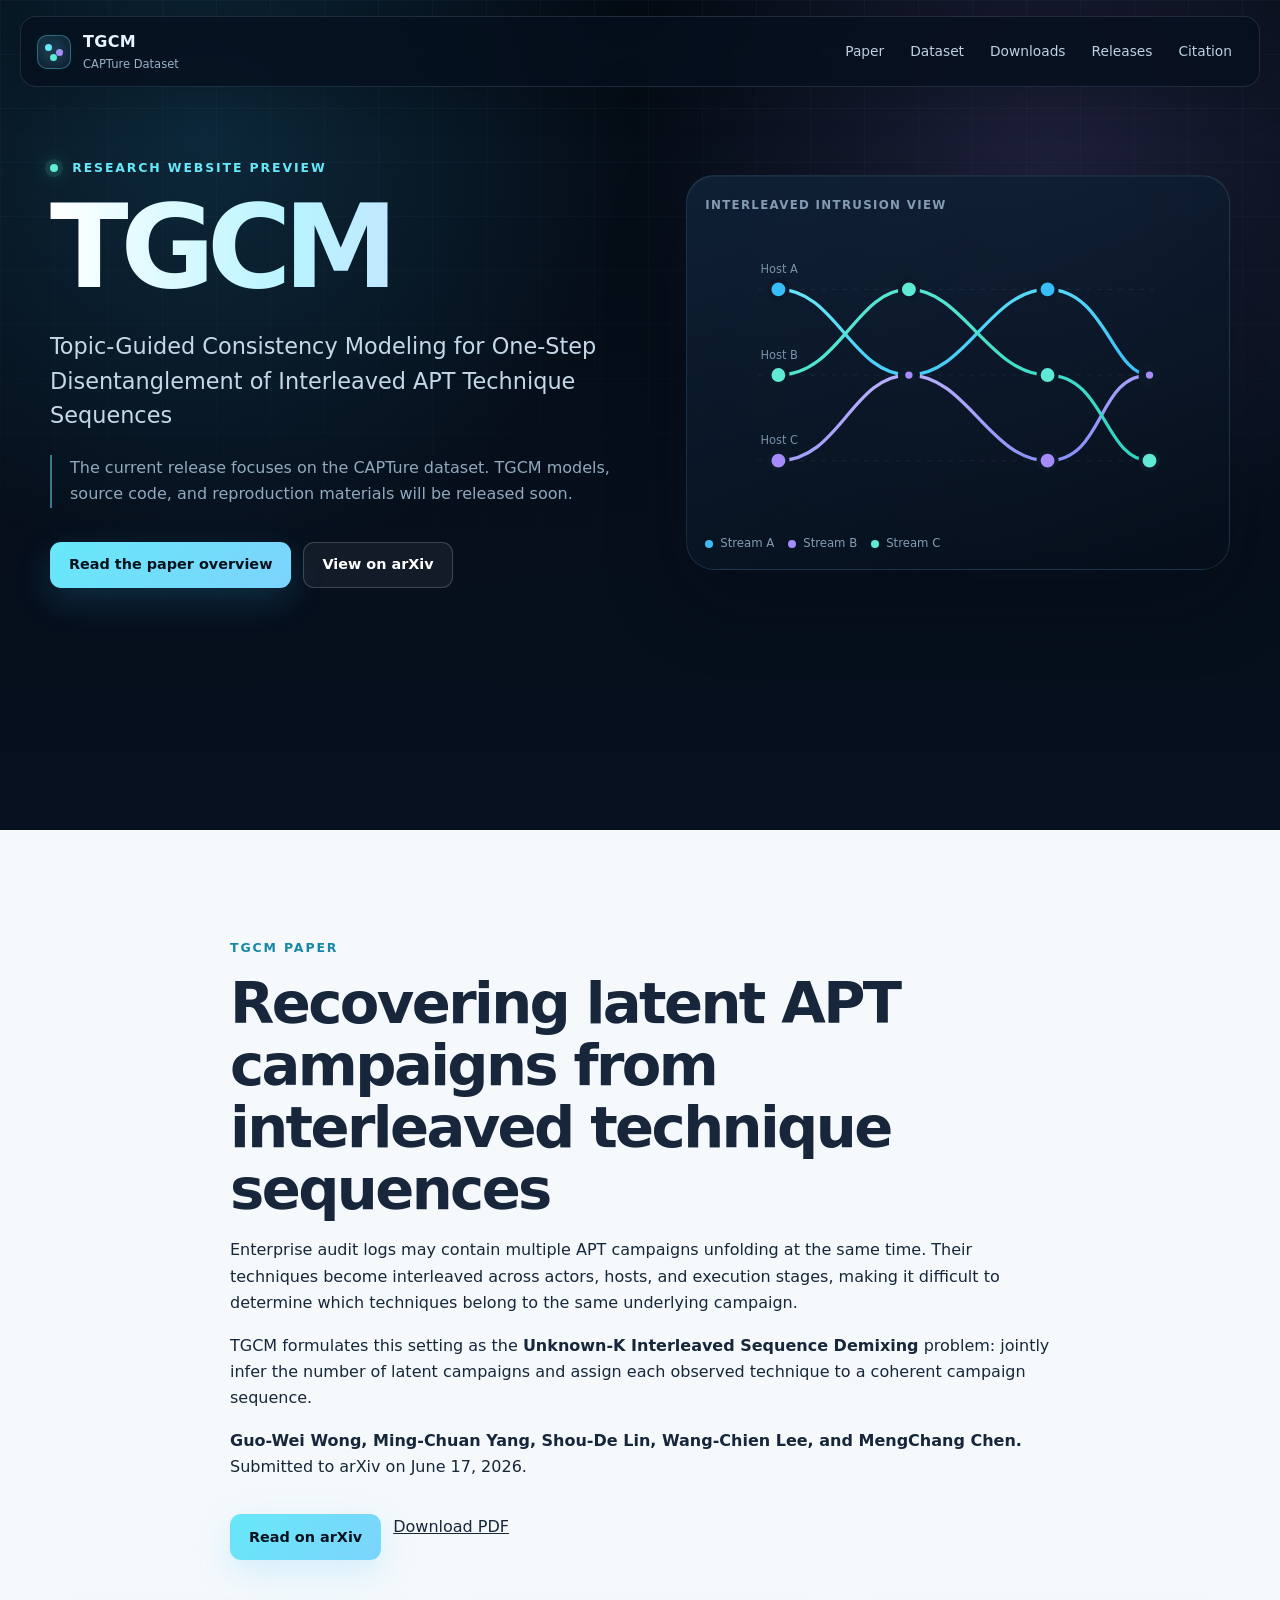
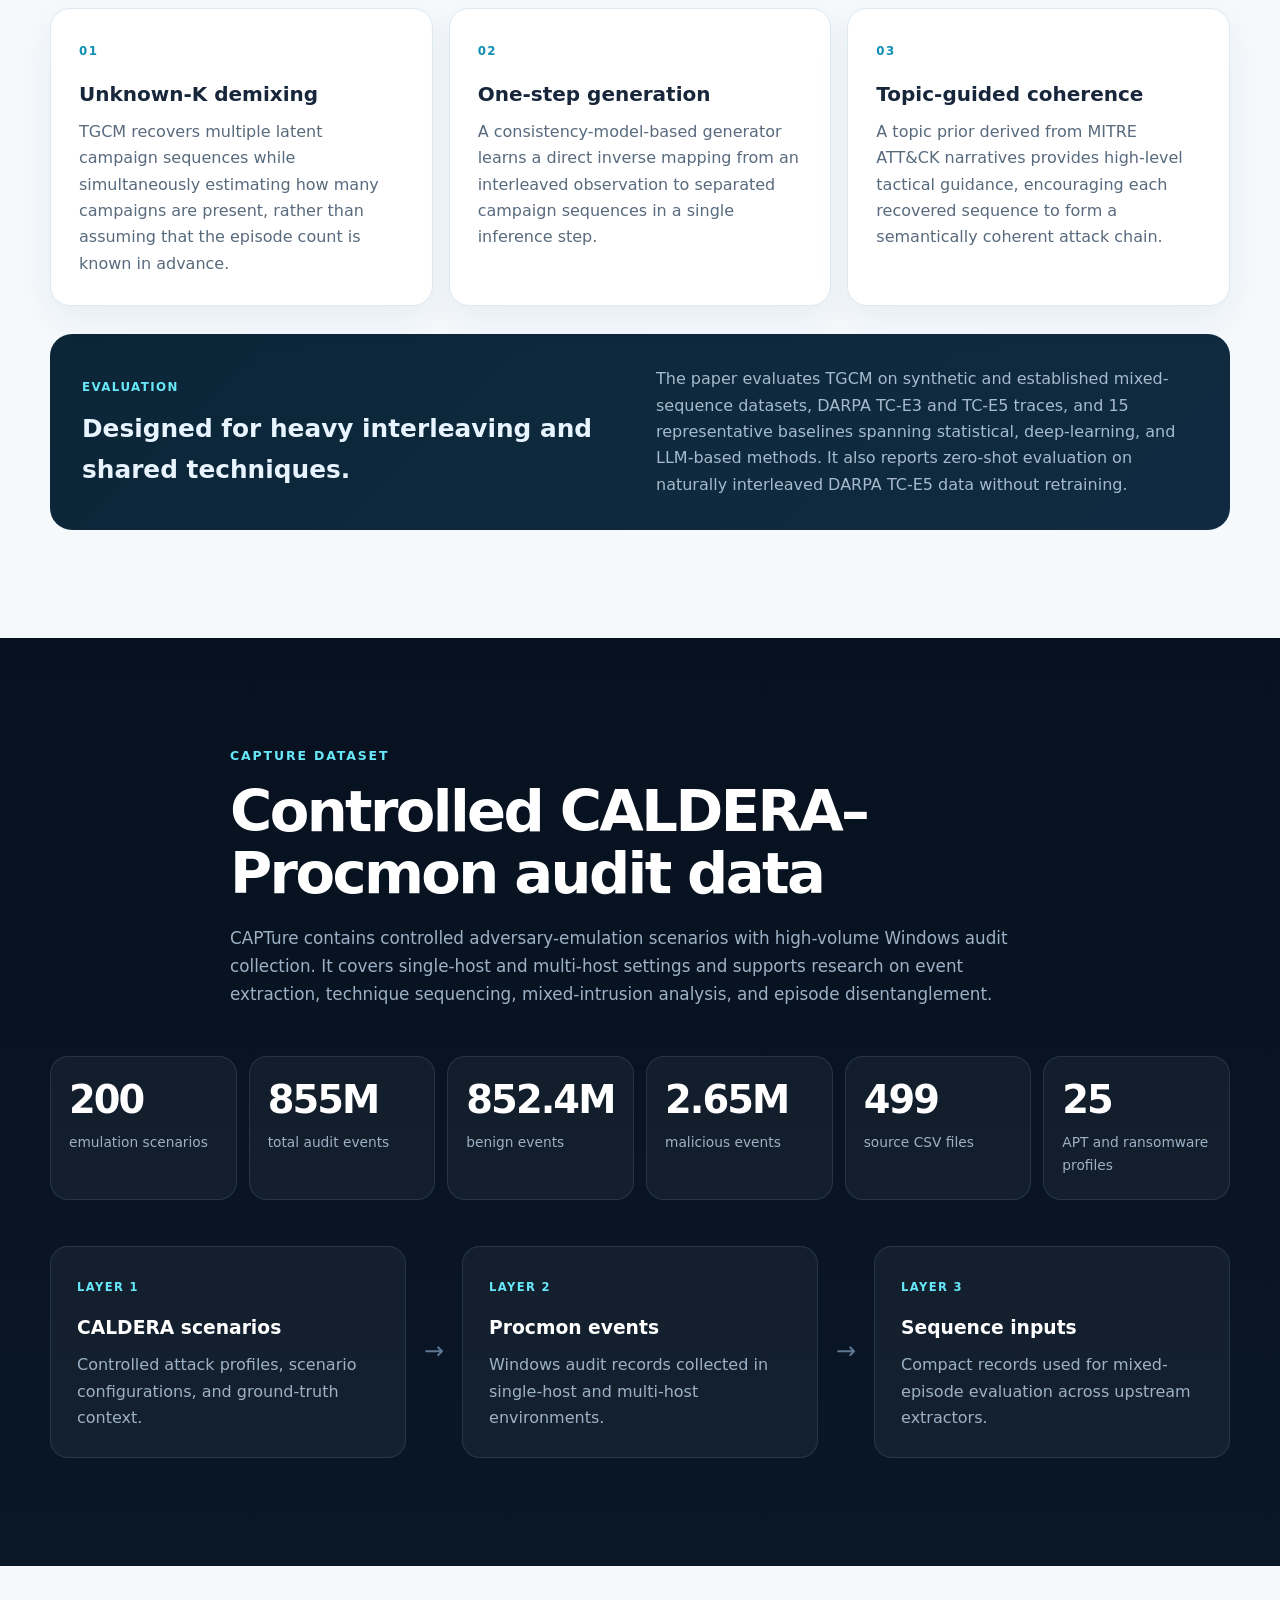
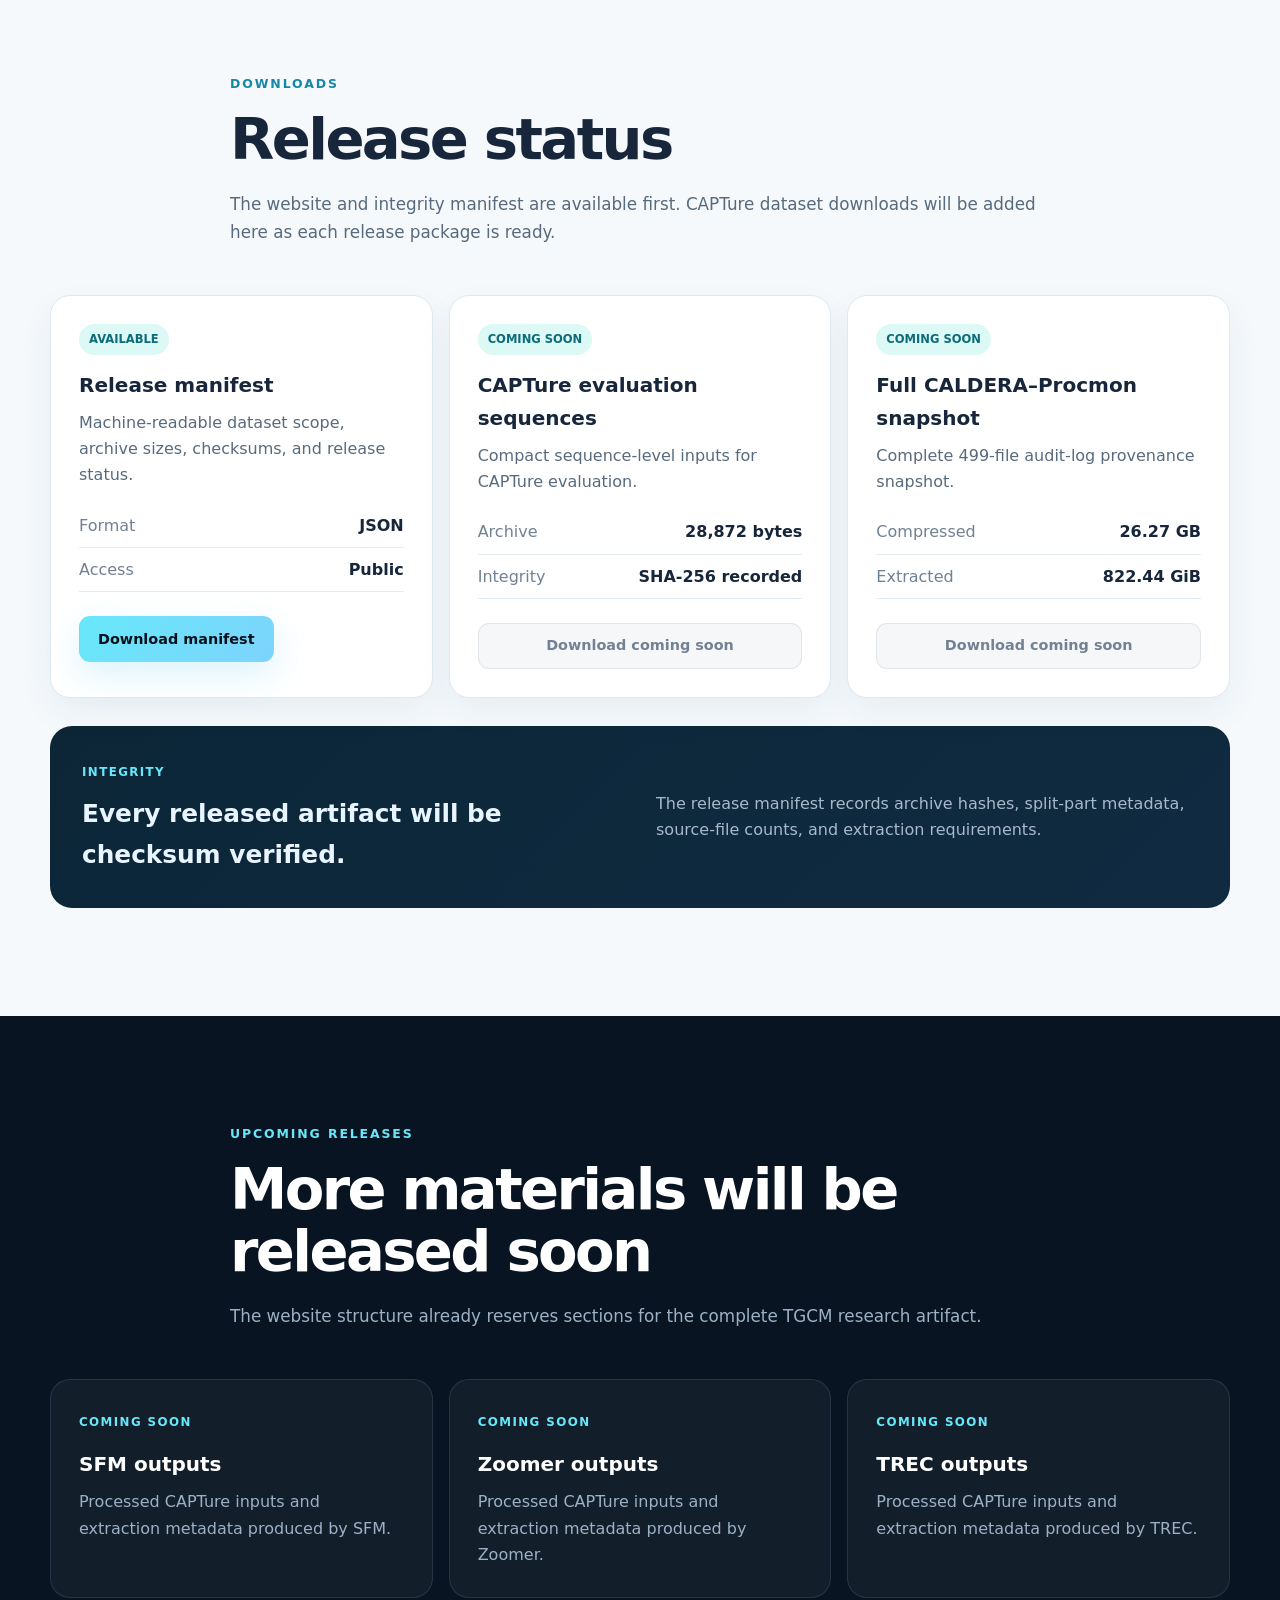
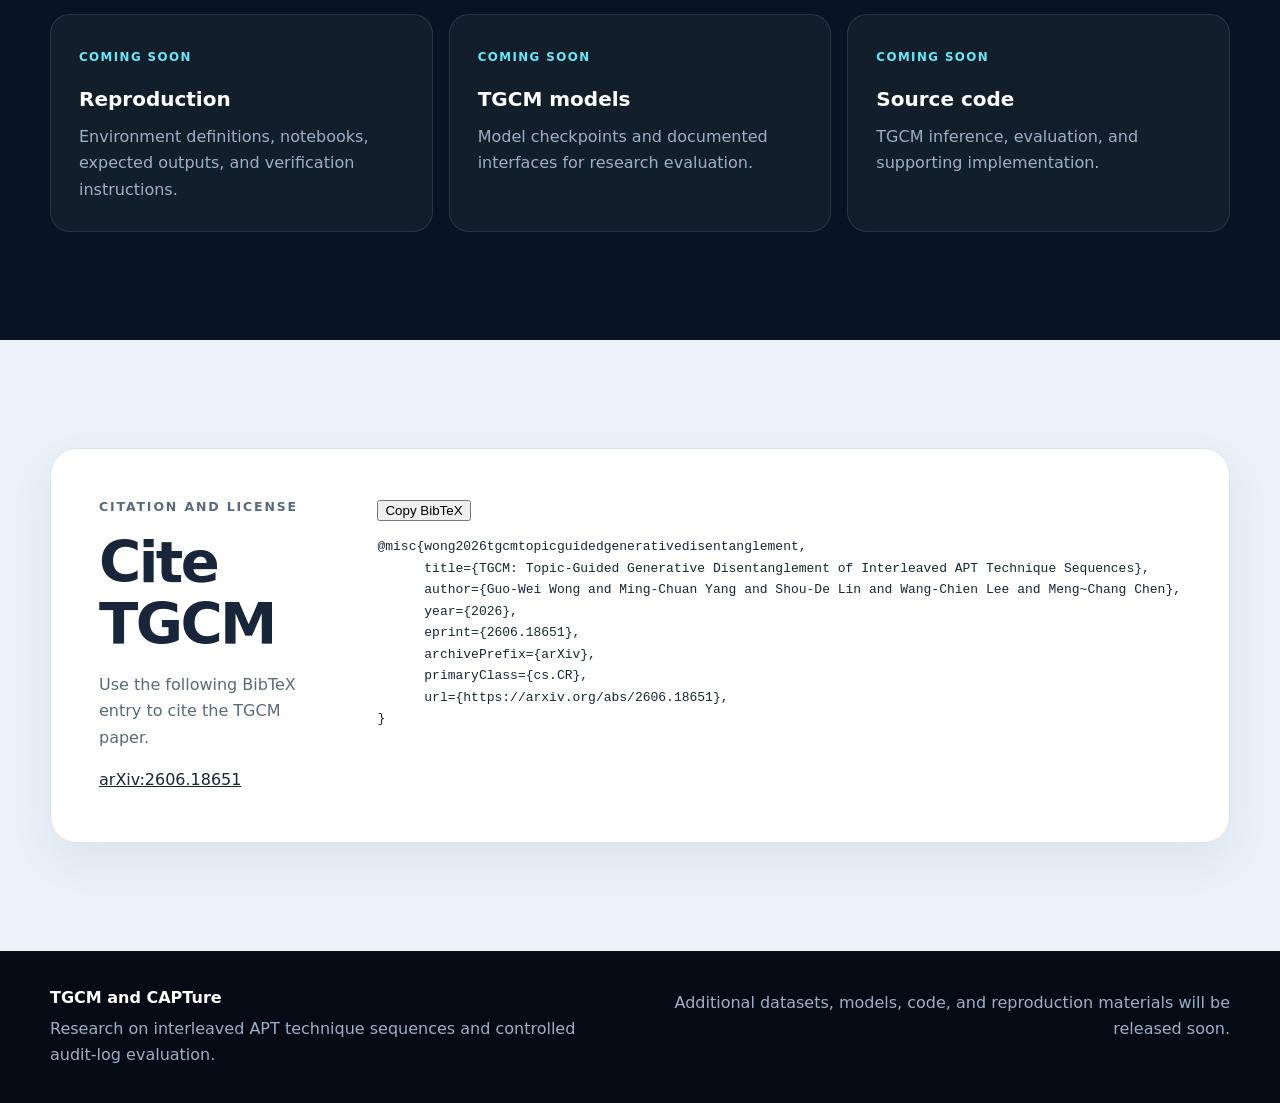
==== index.html @ c287a032 "Add TGCM BibTeX citation" ====
<!doctype html>
<html lang="en">
<head>
  <meta charset="utf-8">
  <meta name="viewport" content="width=device-width, initial-scale=1">
  <meta name="description" content="TGCM and CAPTure: a research project and controlled CALDERA–Procmon audit-log dataset for mixed-intrusion analysis.">
  <meta name="theme-color" content="#07111f">
  <title>TGCM | CAPTure Dataset</title>
  <link rel="stylesheet" href="styles.css">
  <script defer src="app.js"></script>
</head>
<body>
  <a class="skip-link" href="#main">Skip to content</a>

  <header class="site-header">
    <a class="brand" href="#top" aria-label="TGCM home">
      <span class="brand-mark" aria-hidden="true"><i></i><i></i><i></i></span>
      <span><strong>TGCM</strong><small>CAPTure Dataset</small></span>
    </a>
    <button class="nav-toggle" type="button" aria-expanded="false" aria-controls="site-nav">Menu</button>
    <nav id="site-nav" class="site-nav" aria-label="Primary navigation">
      <a href="#overview">Paper</a>
      <a href="#dataset">Dataset</a>
      <a href="#downloads">Downloads</a>
      <a href="#roadmap">Releases</a>
      <a href="#citation">Citation</a>
    </nav>
  </header>

  <main id="main">
    <section id="top" class="hero">
      <div class="hero-grid">
        <div class="hero-copy">
          <p class="eyebrow"><span class="status-dot"></span> Research website preview</p>
          <h1>TGCM</h1>
          <p class="hero-title">Topic-Guided Consistency Modeling for One-Step Disentanglement of Interleaved APT Technique Sequences</p>
          <p class="hero-note">The current release focuses on the CAPTure dataset. TGCM models, source code, and reproduction materials will be released soon.</p>
          <div class="hero-actions">
            <a class="button button-primary" href="#overview">Read the paper overview</a>
            <a class="button button-secondary" href="https://arxiv.org/abs/2606.18651" target="_blank" rel="noopener">View on arXiv</a>
          </div>
        </div>

        <div class="graph-panel" aria-label="Illustration of interleaved attack streams">
          <div class="graph-label">Interleaved intrusion view</div>
          <svg viewBox="0 0 620 390" role="img" aria-labelledby="graph-title graph-desc">
            <title id="graph-title">Interleaved attack event graph</title>
            <desc id="graph-desc">Three event paths cross hosts and form a mixed intrusion sequence.</desc>
            <defs>
              <linearGradient id="edge-a" x1="0" y1="0" x2="1" y2="1"><stop offset="0" stop-color="#67e8f9"/><stop offset="1" stop-color="#38bdf8"/></linearGradient>
              <linearGradient id="edge-b" x1="0" y1="0" x2="1" y2="1"><stop offset="0" stop-color="#c4b5fd"/><stop offset="1" stop-color="#818cf8"/></linearGradient>
              <linearGradient id="edge-c" x1="0" y1="0" x2="1" y2="1"><stop offset="0" stop-color="#5eead4"/><stop offset="1" stop-color="#2dd4bf"/></linearGradient>
            </defs>
            <g class="host-lines"><line x1="65" y1="90" x2="555" y2="90"/><line x1="65" y1="195" x2="555" y2="195"/><line x1="65" y1="300" x2="555" y2="300"/></g>
            <g class="edge edge-a"><path d="M90,90 C160,90 180,195 250,195 S350,90 420,90 S500,195 545,195"/></g>
            <g class="edge edge-b"><path d="M90,300 C165,300 180,195 250,195 S350,300 420,300 S480,195 545,195"/></g>
            <g class="edge edge-c"><path d="M90,195 C165,195 185,90 250,90 S350,195 420,195 S490,300 545,300"/></g>
            <g class="nodes path-a"><circle cx="90" cy="90" r="11"/><circle cx="250" cy="195" r="11"/><circle cx="420" cy="90" r="11"/><circle cx="545" cy="195" r="11"/></g>
            <g class="nodes path-b"><circle cx="90" cy="300" r="11"/><circle cx="250" cy="195" r="7"/><circle cx="420" cy="300" r="11"/><circle cx="545" cy="195" r="7"/></g>
            <g class="nodes path-c"><circle cx="90" cy="195" r="11"/><circle cx="250" cy="90" r="11"/><circle cx="420" cy="195" r="11"/><circle cx="545" cy="300" r="11"/></g>
            <g class="host-labels"><text x="68" y="70">Host A</text><text x="68" y="175">Host B</text><text x="68" y="280">Host C</text></g>
          </svg>
          <div class="graph-legend"><span><i class="legend-a"></i> Stream A</span><span><i class="legend-b"></i> Stream B</span><span><i class="legend-c"></i> Stream C</span></div>
        </div>
      </div>
    </section>

    <section id="overview" class="section">
      <div class="section-heading">
        <p class="eyebrow">TGCM paper</p>
        <h2>Recovering latent APT campaigns from interleaved technique sequences</h2>
        <p>Enterprise audit logs may contain multiple APT campaigns unfolding at the same time. Their techniques become interleaved across actors, hosts, and execution stages, making it difficult to determine which techniques belong to the same underlying campaign.</p>
        <p>TGCM formulates this setting as the <strong>Unknown-K Interleaved Sequence Demixing</strong> problem: jointly infer the number of latent campaigns and assign each observed technique to a coherent campaign sequence.</p>
        <p><strong>Guo-Wei Wong, Ming-Chuan Yang, Shou-De Lin, Wang-Chien Lee, and MengChang Chen.</strong> Submitted to arXiv on June 17, 2026.</p>
        <div class="hero-actions">
          <a class="button button-primary" href="https://arxiv.org/abs/2606.18651" target="_blank" rel="noopener">Read on arXiv</a>
          <a href="https://arxiv.org/pdf/2606.18651" target="_blank" rel="noopener">Download PDF</a>
        </div>
      </div>

      <div class="feature-grid">
        <article>
          <span>01</span>
          <h3>Unknown-K demixing</h3>
          <p>TGCM recovers multiple latent campaign sequences while simultaneously estimating how many campaigns are present, rather than assuming that the episode count is known in advance.</p>
        </article>
        <article>
          <span>02</span>
          <h3>One-step generation</h3>
          <p>A consistency-model-based generator learns a direct inverse mapping from an interleaved observation to separated campaign sequences in a single inference step.</p>
        </article>
        <article>
          <span>03</span>
          <h3>Topic-guided coherence</h3>
          <p>A topic prior derived from MITRE ATT&amp;CK narratives provides high-level tactical guidance, encouraging each recovered sequence to form a semantically coherent attack chain.</p>
        </article>
      </div>

      <div class="integrity-callout">
        <div><span>Evaluation</span><h3>Designed for heavy interleaving and shared techniques.</h3></div>
        <p>The paper evaluates TGCM on synthetic and established mixed-sequence datasets, DARPA TC-E3 and TC-E5 traces, and 15 representative baselines spanning statistical, deep-learning, and LLM-based methods. It also reports zero-shot evaluation on naturally interleaved DARPA TC-E5 data without retraining.</p>
      </div>
    </section>

    <section id="dataset" class="section section-dark">
      <div class="section-heading">
        <p class="eyebrow">CAPTure dataset</p>
        <h2>Controlled CALDERA–Procmon audit data</h2>
        <p>CAPTure contains controlled adversary-emulation scenarios with high-volume Windows audit collection. It covers single-host and multi-host settings and supports research on event extraction, technique sequencing, mixed-intrusion analysis, and episode disentanglement.</p>
      </div>
      <div class="stats-grid">
        <article><strong>200</strong><span>emulation scenarios</span></article>
        <article><strong>855M</strong><span>total audit events</span></article>
        <article><strong>852.4M</strong><span>benign events</span></article>
        <article><strong>2.65M</strong><span>malicious events</span></article>
        <article><strong>499</strong><span>source CSV files</span></article>
        <article><strong>25</strong><span>APT and ransomware profiles</span></article>
      </div>
      <div class="pipeline" role="list" aria-label="CAPTure data layers">
        <article role="listitem"><span>Layer 1</span><h3>CALDERA scenarios</h3><p>Controlled attack profiles, scenario configurations, and ground-truth context.</p></article>
        <div class="pipeline-arrow" aria-hidden="true">→</div>
        <article role="listitem"><span>Layer 2</span><h3>Procmon events</h3><p>Windows audit records collected in single-host and multi-host environments.</p></article>
        <div class="pipeline-arrow" aria-hidden="true">→</div>
        <article role="listitem"><span>Layer 3</span><h3>Sequence inputs</h3><p>Compact records used for mixed-episode evaluation across upstream extractors.</p></article>
      </div>
    </section>

    <section id="downloads" class="section">
      <div class="section-heading">
        <p class="eyebrow">Downloads</p>
        <h2>Release status</h2>
        <p>The website and integrity manifest are available first. CAPTure dataset downloads will be added here as each release package is ready.</p>
      </div>
      <div class="download-grid">
        <article class="download-card available"><div class="download-status">Available</div><h3>Release manifest</h3><p>Machine-readable dataset scope, archive sizes, checksums, and release status.</p><dl><div><dt>Format</dt><dd>JSON</dd></div><div><dt>Access</dt><dd>Public</dd></div></dl><a class="button button-primary" href="release-manifest.json" download>Download manifest</a></article>
        <article class="download-card"><div class="download-status">Coming soon</div><h3>CAPTure evaluation sequences</h3><p>Compact sequence-level inputs for CAPTure evaluation.</p><dl><div><dt>Archive</dt><dd>28,872 bytes</dd></div><div><dt>Integrity</dt><dd>SHA-256 recorded</dd></div></dl><button class="button button-disabled" type="button" disabled>Download coming soon</button></article>
        <article class="download-card"><div class="download-status">Coming soon</div><h3>Full CALDERA–Procmon snapshot</h3><p>Complete 499-file audit-log provenance snapshot.</p><dl><div><dt>Compressed</dt><dd>26.27 GB</dd></div><div><dt>Extracted</dt><dd>822.44 GiB</dd></div></dl><button class="button button-disabled" type="button" disabled>Download coming soon</button></article>
      </div>
      <div class="integrity-callout"><div><span>Integrity</span><h3>Every released artifact will be checksum verified.</h3></div><p>The release manifest records archive hashes, split-part metadata, source-file counts, and extraction requirements.</p></div>
    </section>

    <section id="roadmap" class="section section-roadmap">
      <div class="section-heading">
        <p class="eyebrow">Upcoming releases</p>
        <h2>More materials will be released soon</h2>
        <p>The website structure already reserves sections for the complete TGCM research artifact.</p>
      </div>
      <div class="roadmap-grid">
        <article><span>Coming soon</span><h3>SFM outputs</h3><p>Processed CAPTure inputs and extraction metadata produced by SFM.</p></article>
        <article><span>Coming soon</span><h3>Zoomer outputs</h3><p>Processed CAPTure inputs and extraction metadata produced by Zoomer.</p></article>
        <article><span>Coming soon</span><h3>TREC outputs</h3><p>Processed CAPTure inputs and extraction metadata produced by TREC.</p></article>
        <article><span>Coming soon</span><h3>Reproduction</h3><p>Environment definitions, notebooks, expected outputs, and verification instructions.</p></article>
        <article><span>Coming soon</span><h3>TGCM models</h3><p>Model checkpoints and documented interfaces for research evaluation.</p></article>
        <article><span>Coming soon</span><h3>Source code</h3><p>TGCM inference, evaluation, and supporting implementation.</p></article>
      </div>
    </section>

    <section id="citation" class="section section-citation">
      <div class="citation-card citation-card-wide">
        <div class="citation-heading">
          <p class="eyebrow">Citation and license</p>
          <h2>Cite TGCM</h2>
          <p>Use the following BibTeX entry to cite the TGCM paper.</p>
          <a href="https://arxiv.org/abs/2606.18651" target="_blank" rel="noopener">arXiv:2606.18651</a>
        </div>
        <div class="bibtex-panel">
          <button class="copy-button" type="button" data-copy-target="tgcm-bibtex">Copy BibTeX</button>
          <pre id="tgcm-bibtex"><code>@misc{wong2026tgcmtopicguidedgenerativedisentanglement,
      title={TGCM: Topic-Guided Generative Disentanglement of Interleaved APT Technique Sequences}, 
      author={Guo-Wei Wong and Ming-Chuan Yang and Shou-De Lin and Wang-Chien Lee and Meng~Chang Chen},
      year={2026},
      eprint={2606.18651},
      archivePrefix={arXiv},
      primaryClass={cs.CR},
      url={https://arxiv.org/abs/2606.18651}, 
}</code></pre>
        </div>
      </div>
    </section>
  </main>

  <footer class="site-footer"><div><strong>TGCM and CAPTure</strong><p>Research on interleaved APT technique sequences and controlled audit-log evaluation.</p></div><p>Additional datasets, models, code, and reproduction materials will be released soon.</p></footer>
</body>
</html>
---- styles.css ----
:root{--bg:#07111f;--deep:#040b14;--panel:#0d1b2c;--text:#e8f4ff;--muted:#9bb0c5;--cyan:#67e8f9;--blue:#38bdf8;--violet:#a78bfa;--teal:#5eead4;--paper:#f5f9fc;--ink:#17263a;--soft:#586a7d;--line:rgba(148,184,218,.18);--radius:20px;--max:1180px;--shadow:0 28px 80px rgba(1,8,18,.32)}*{box-sizing:border-box}html{scroll-behavior:smooth}body{margin:0;background:var(--paper);color:var(--ink);font-family:Inter,ui-sans-serif,system-ui,-apple-system,BlinkMacSystemFont,"Segoe UI",sans-serif;line-height:1.65;text-rendering:optimizeLegibility}a{color:inherit}.skip-link{position:fixed;z-index:999;top:12px;left:12px;transform:translateY(-150%);padding:10px 14px;border-radius:8px;background:white;color:#07111f;font-weight:700}.skip-link:focus{transform:none}.site-header{position:fixed;z-index:100;top:16px;left:50%;transform:translateX(-50%);display:flex;align-items:center;justify-content:space-between;width:min(calc(100% - 36px),1240px);padding:12px 16px;border:1px solid rgba(173,218,255,.14);border-radius:16px;background:rgba(6,16,29,.8);box-shadow:0 10px 40px rgba(1,7,15,.22);backdrop-filter:blur(16px)}.brand{display:inline-flex;align-items:center;gap:12px;color:var(--text);text-decoration:none}.brand strong,.brand small{display:block}.brand strong{font-size:1rem;letter-spacing:.02em}.brand small{color:var(--muted);font-size:.72rem}.brand-mark{position:relative;width:34px;height:34px;border:1px solid rgba(103,232,249,.35);border-radius:10px;background:linear-gradient(145deg,rgba(103,232,249,.14),rgba(167,139,250,.08))}.brand-mark i{position:absolute;width:7px;height:7px;border-radius:50%;background:var(--cyan);box-shadow:0 0 16px rgba(103,232,249,.6)}.brand-mark i:nth-child(1){left:7px;top:8px}.brand-mark i:nth-child(2){right:7px;top:13px;background:var(--violet)}.brand-mark i:nth-child(3){left:12px;bottom:7px;background:var(--teal)}.site-nav{display:flex;align-items:center;gap:4px}.site-nav a{padding:8px 11px;border-radius:9px;color:#bfd0e1;font-size:.86rem;text-decoration:none}.site-nav a:hover,.site-nav a:focus-visible{color:white;background:rgba(255,255,255,.07);outline:none}.nav-toggle{display:none;border:1px solid rgba(255,255,255,.14);border-radius:9px;padding:8px 11px;color:white;background:transparent;font:inherit}.hero{position:relative;min-height:830px;padding:158px 24px 100px;color:var(--text);background:radial-gradient(circle at 16% 16%,rgba(56,189,248,.16),transparent 34%),radial-gradient(circle at 82% 20%,rgba(167,139,250,.16),transparent 34%),linear-gradient(180deg,var(--deep),var(--bg));overflow:hidden}.hero:before{content:"";position:absolute;inset:0;background-image:linear-gradient(rgba(131,173,211,.05) 1px,transparent 1px),linear-gradient(90deg,rgba(131,173,211,.05) 1px,transparent 1px);background-size:54px 54px;mask-image:linear-gradient(to bottom,black,transparent 88%);pointer-events:none}.hero-grid{position:relative;z-index:1;display:grid;grid-template-columns:minmax(0,1fr) minmax(440px,.95fr);gap:64px;align-items:center;width:min(100%,var(--max));margin:auto}.eyebrow{margin:0 0 14px;color:#1687a6;font-size:.78rem;font-weight:800;letter-spacing:.15em;text-transform:uppercase}.hero .eyebrow,.section-dark .eyebrow,.section-roadmap .eyebrow{color:var(--cyan)}.status-dot{display:inline-block;width:8px;height:8px;margin-right:8px;border-radius:50%;background:var(--teal);box-shadow:0 0 0 5px rgba(94,234,212,.1),0 0 18px rgba(94,234,212,.75)}.hero h1{margin:0;font-size:clamp(4.5rem,9vw,8.2rem);line-height:.94;letter-spacing:-.07em;background:linear-gradient(90deg,#fff 0%,#b8f4ff 42%,#d5ccff 100%);-webkit-background-clip:text;background-clip:text;color:transparent}.hero-title{max-width:760px;margin:28px 0 0;color:#c5d8e8;font-size:clamp(1.12rem,2vw,1.4rem);line-height:1.55}.hero-note{max-width:700px;margin:22px 0 0;padding-left:18px;border-left:2px solid rgba(103,232,249,.5);color:#91a9bd}.hero-actions{display:flex;flex-wrap:wrap;gap:12px;margin-top:34px}.button{display:inline-flex;align-items:center;justify-content:center;min-height:46px;padding:0 18px;border:1px solid transparent;border-radius:11px;font:inherit;font-size:.9rem;font-weight:750;text-decoration:none;transition:transform .16s ease}.button:hover{transform:translateY(-2px)}.button-primary{color:#05111c;background:linear-gradient(135deg,var(--cyan),#7dd3fc);box-shadow:0 12px 34px rgba(56,189,248,.18)}.button-secondary{border-color:rgba(255,255,255,.18);color:white;background:rgba(255,255,255,.05)}.button-disabled{width:100%;color:#728294;border-color:rgba(135,156,178,.18);background:rgba(125,145,165,.07);cursor:not-allowed}.button-disabled:hover{transform:none}.graph-panel{position:relative;padding:20px 18px 16px;border:1px solid rgba(125,211,252,.14);border-radius:28px;background:linear-gradient(160deg,rgba(16,34,56,.86),rgba(5,14,25,.75));box-shadow:var(--shadow),inset 0 1px 0 rgba(255,255,255,.05);overflow:hidden}.graph-label{color:#829bb1;font-size:.74rem;font-weight:700;letter-spacing:.11em;text-transform:uppercase}.graph-panel svg{display:block;width:100%;height:auto}.host-lines line{stroke:rgba(148,184,218,.12);stroke-width:1;stroke-dasharray:5 8}.edge path{fill:none;stroke-width:4;stroke-linecap:round}.edge-a path{stroke:url(#edge-a)}.edge-b path{stroke:url(#edge-b)}.edge-c path{stroke:url(#edge-c)}.nodes circle{stroke:#0c1929;stroke-width:5}.path-a circle{fill:var(--blue)}.path-b circle{fill:var(--violet)}.path-c circle{fill:var(--teal)}.host-labels text{fill:#7891a7;font-size:14px}.graph-legend{display:flex;flex-wrap:wrap;gap:14px;color:#849cb2;font-size:.73rem}.graph-legend span{display:inline-flex;align-items:center;gap:7px}.graph-legend i{width:8px;height:8px;border-radius:50%}.legend-a{background:var(--blue)}.legend-b{background:var(--violet)}.legend-c{background:var(--teal)}.section{padding:108px 24px}.section>*{width:min(100%,var(--max));margin-left:auto;margin-right:auto}.section-heading{max-width:820px;margin-bottom:48px}.section-heading h2,.citation-card h2{margin:0;font-size:clamp(2.1rem,4.5vw,4rem);line-height:1.08;letter-spacing:-.045em}.section-heading>p:last-child{margin:20px 0 0;color:var(--soft);font-size:1.05rem}.section-dark{color:var(--text);background:linear-gradient(180deg,#07111f,#0a1727)}.section-dark .section-heading h2{color:white}.section-dark .section-heading>p:last-child{color:#9db1c6}.feature-grid,.roadmap-grid,.download-grid{display:grid;grid-template-columns:repeat(3,1fr);gap:16px}.feature-grid article,.roadmap-grid article,.download-card{padding:28px;border:1px solid #dfe9f1;border-radius:var(--radius);background:white;box-shadow:0 14px 34px rgba(21,51,78,.06)}.feature-grid article>span,.roadmap-grid article>span{color:#0f8fb3;font-size:.74rem;font-weight:800;letter-spacing:.12em;text-transform:uppercase}.feature-grid h3,.roadmap-grid h3,.download-card h3{margin:14px 0 8px;font-size:1.25rem}.feature-grid p,.roadmap-grid p,.download-card p{margin:0;color:var(--soft)}.stats-grid{display:grid;grid-template-columns:repeat(6,1fr);gap:12px}.stats-grid article{min-height:138px;padding:22px 18px;border:1px solid rgba(173,218,255,.12);border-radius:18px;background:rgba(255,255,255,.045)}.stats-grid strong{display:block;color:white;font-size:clamp(1.65rem,3vw,2.55rem);line-height:1.1;letter-spacing:-.05em}.stats-grid span{display:block;margin-top:10px;color:#9db1c6;font-size:.86rem}.pipeline{display:grid;grid-template-columns:1fr auto 1fr auto 1fr;gap:18px;align-items:center;margin-top:46px}.pipeline article{min-height:190px;padding:26px;border:1px solid rgba(173,218,255,.12);border-radius:18px;background:rgba(255,255,255,.045)}.pipeline article>span{color:var(--cyan);font-size:.72rem;font-weight:800;letter-spacing:.12em;text-transform:uppercase}.pipeline h3{margin:14px 0 8px;color:white}.pipeline p{margin:0;color:#9db1c6}.pipeline-arrow{color:#5e7892;font-size:1.5rem}.download-status{display:inline-flex;padding:6px 10px;border-radius:999px;color:#0d6c79;background:#dcf9f5;font-size:.72rem;font-weight:800;text-transform:uppercase}.download-card dl{margin:24px 0;display:grid;gap:9px}.download-card dl div{display:flex;justify-content:space-between;gap:18px;padding-bottom:8px;border-bottom:1px solid #e4ebf1}.download-card dt{color:#718194}.download-card dd{margin:0;font-weight:700;text-align:right}.integrity-callout{display:grid;grid-template-columns:1fr 1fr;gap:32px;align-items:center;margin-top:28px;padding:32px;border-radius:22px;color:var(--text);background:linear-gradient(135deg,#0c2638,#102a41)}.integrity-callout span{color:var(--cyan);font-size:.74rem;font-weight:800;letter-spacing:.12em;text-transform:uppercase}.integrity-callout h3{margin:10px 0 0;font-size:1.55rem}.integrity-callout p{margin:0;color:#a7bacb}.section-roadmap{color:var(--text);background:#091422}.section-roadmap .section-heading h2{color:white}.section-roadmap .section-heading>p:last-child{color:#9db1c6}.roadmap-grid article{border-color:rgba(173,218,255,.12);background:rgba(255,255,255,.045);box-shadow:none}.roadmap-grid h3{color:white}.roadmap-grid p{color:#9db1c6}.roadmap-grid article>span{color:var(--cyan)}.section-citation{background:#eaf2f7}.citation-card{display:grid;grid-template-columns:1.35fr .65fr;gap:50px;padding:48px;border:1px solid #d9e5ed;border-radius:26px;background:white;box-shadow:0 18px 44px rgba(21,51,78,.07)}.citation-card p{color:var(--soft)}.citation-meta{display:grid;gap:12px}.citation-meta div{padding:14px 16px;border-radius:12px;background:#f2f7fa}.citation-meta span,.citation-meta strong{display:block}.citation-meta span{color:#718194;font-size:.76rem;text-transform:uppercase}.citation-meta strong{margin-top:3px}.site-footer{display:flex;justify-content:space-between;gap:30px;padding:34px max(24px,calc((100% - var(--max))/2));color:#9db1c6;background:#040b14}.site-footer strong{color:white}.site-footer p{margin:5px 0 0;max-width:560px}.site-footer>p{text-align:right}@media(max-width:980px){.hero-grid{grid-template-columns:1fr;gap:46px}.graph-panel{max-width:700px}.stats-grid{grid-template-columns:repeat(3,1fr)}.feature-grid,.roadmap-grid,.download-grid{grid-template-columns:1fr 1fr}.pipeline{grid-template-columns:1fr}.pipeline-arrow{transform:rotate(90deg);text-align:center}.citation-card{grid-template-columns:1fr}}@media(max-width:700px){.site-header{top:10px}.nav-toggle{display:block}.site-nav{position:absolute;top:calc(100% + 8px);left:0;right:0;display:none;flex-direction:column;align-items:stretch;padding:10px;border:1px solid rgba(173,218,255,.14);border-radius:14px;background:#081524}.site-nav.open{display:flex}.site-nav a{padding:11px 12px}.hero{min-height:auto;padding:138px 20px 76px}.hero h1{font-size:clamp(4rem,24vw,6rem)}.section{padding:78px 20px}.stats-grid,.feature-grid,.roadmap-grid,.download-grid{grid-template-columns:1fr}.integrity-callout{grid-template-columns:1fr}.citation-card{padding:30px}.site-footer{flex-direction:column}.site-footer>p{text-align:left}}
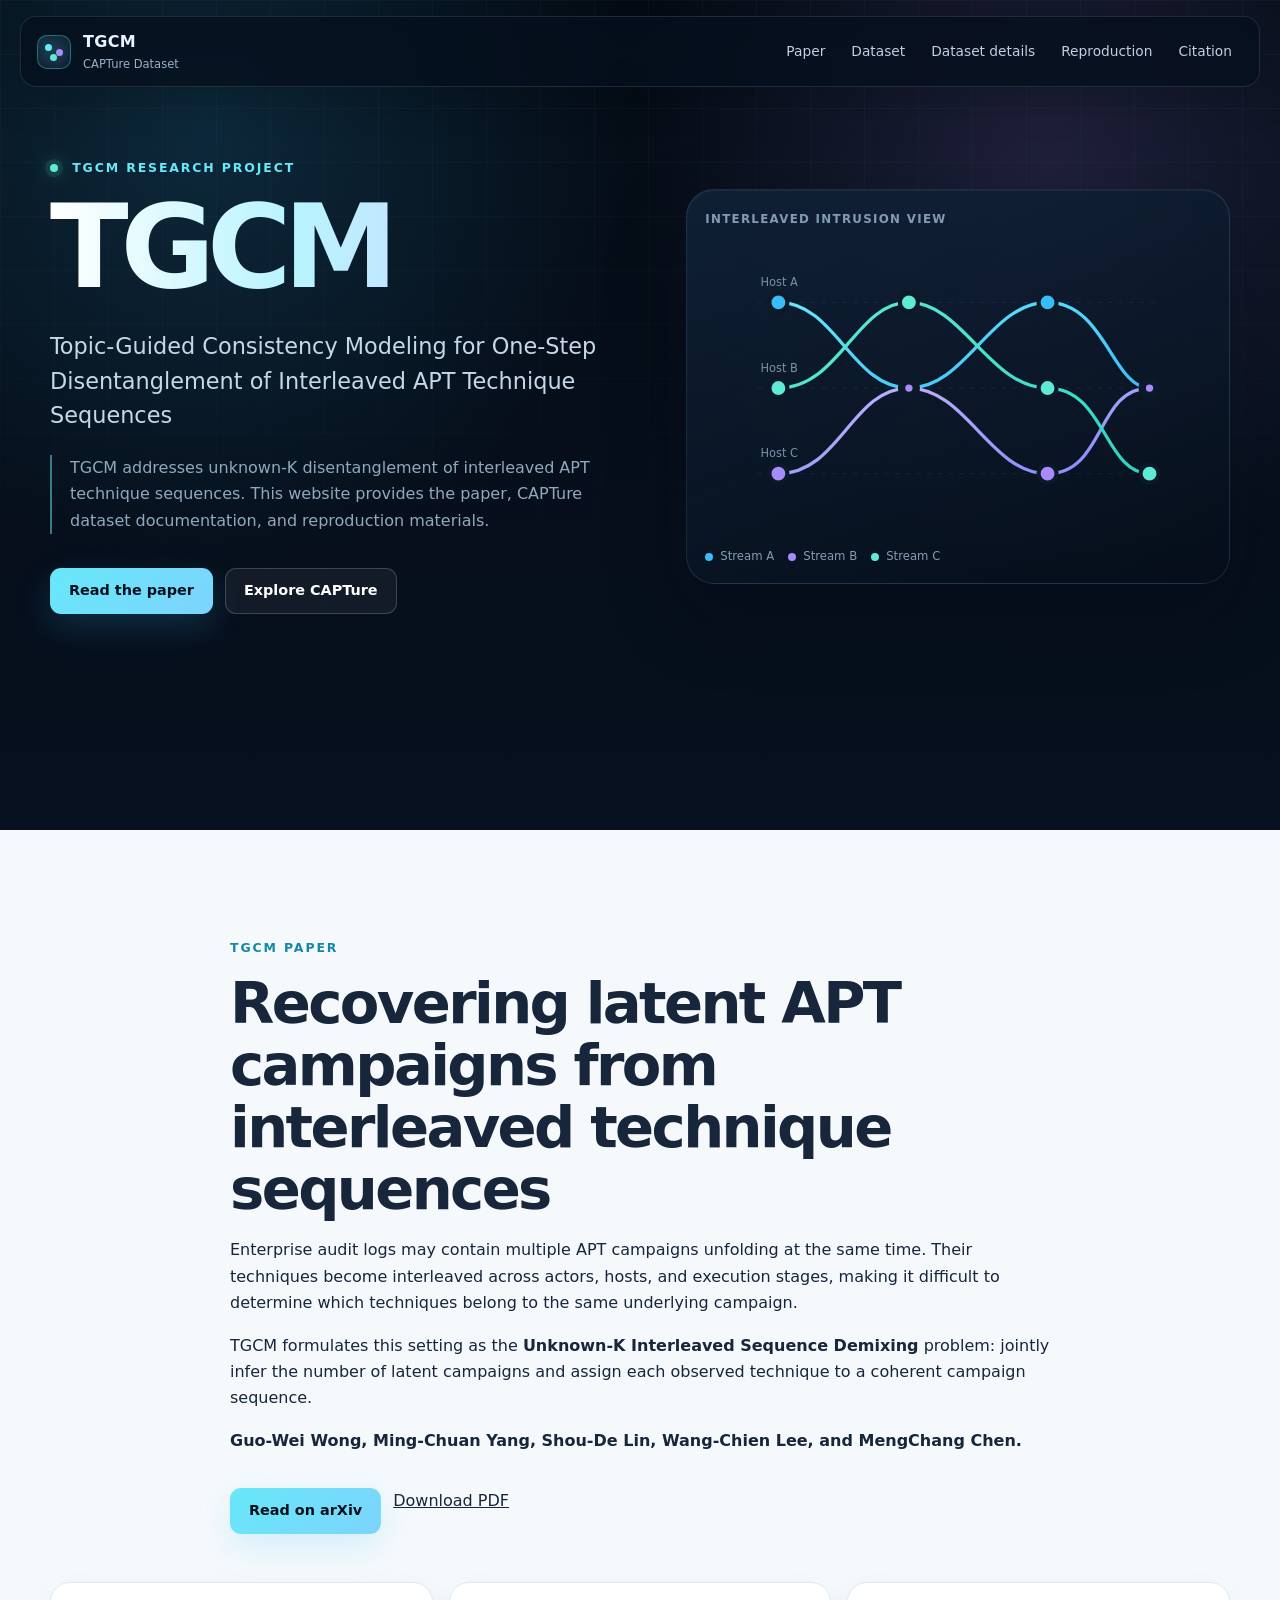
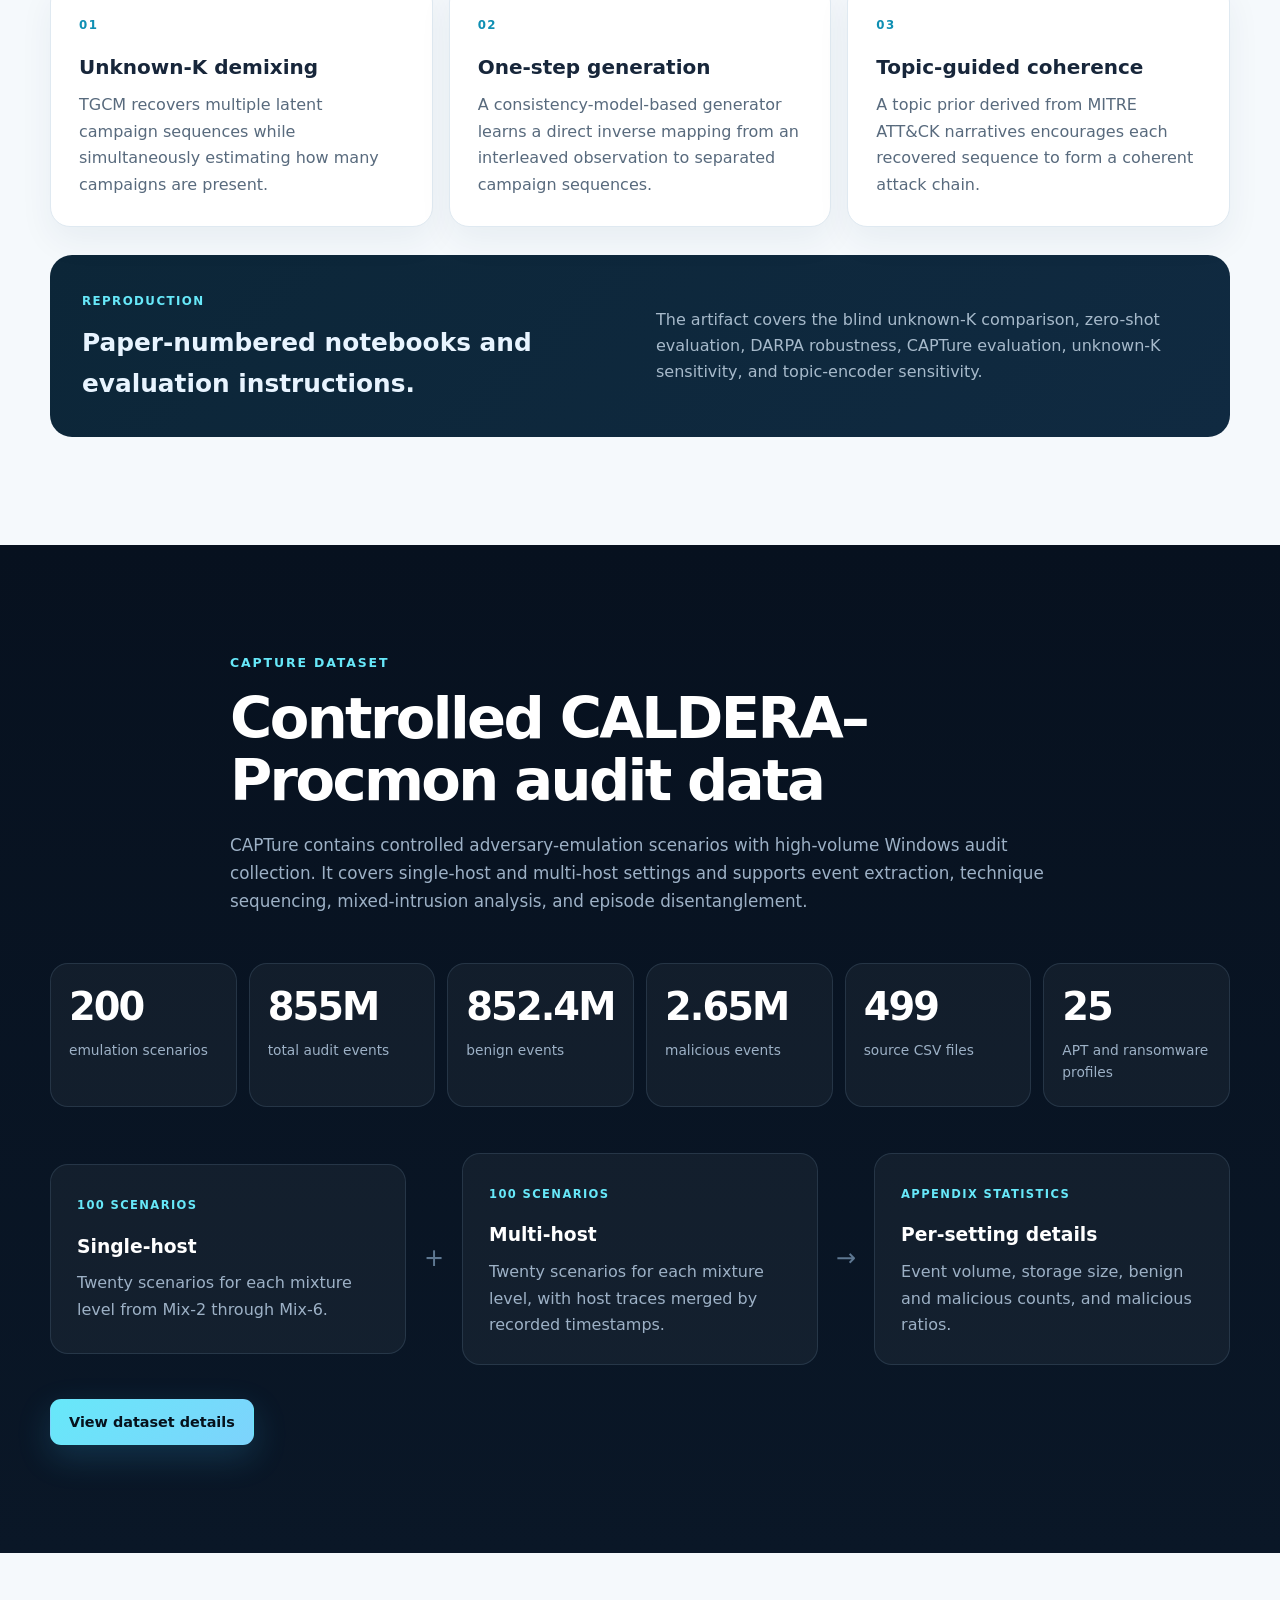
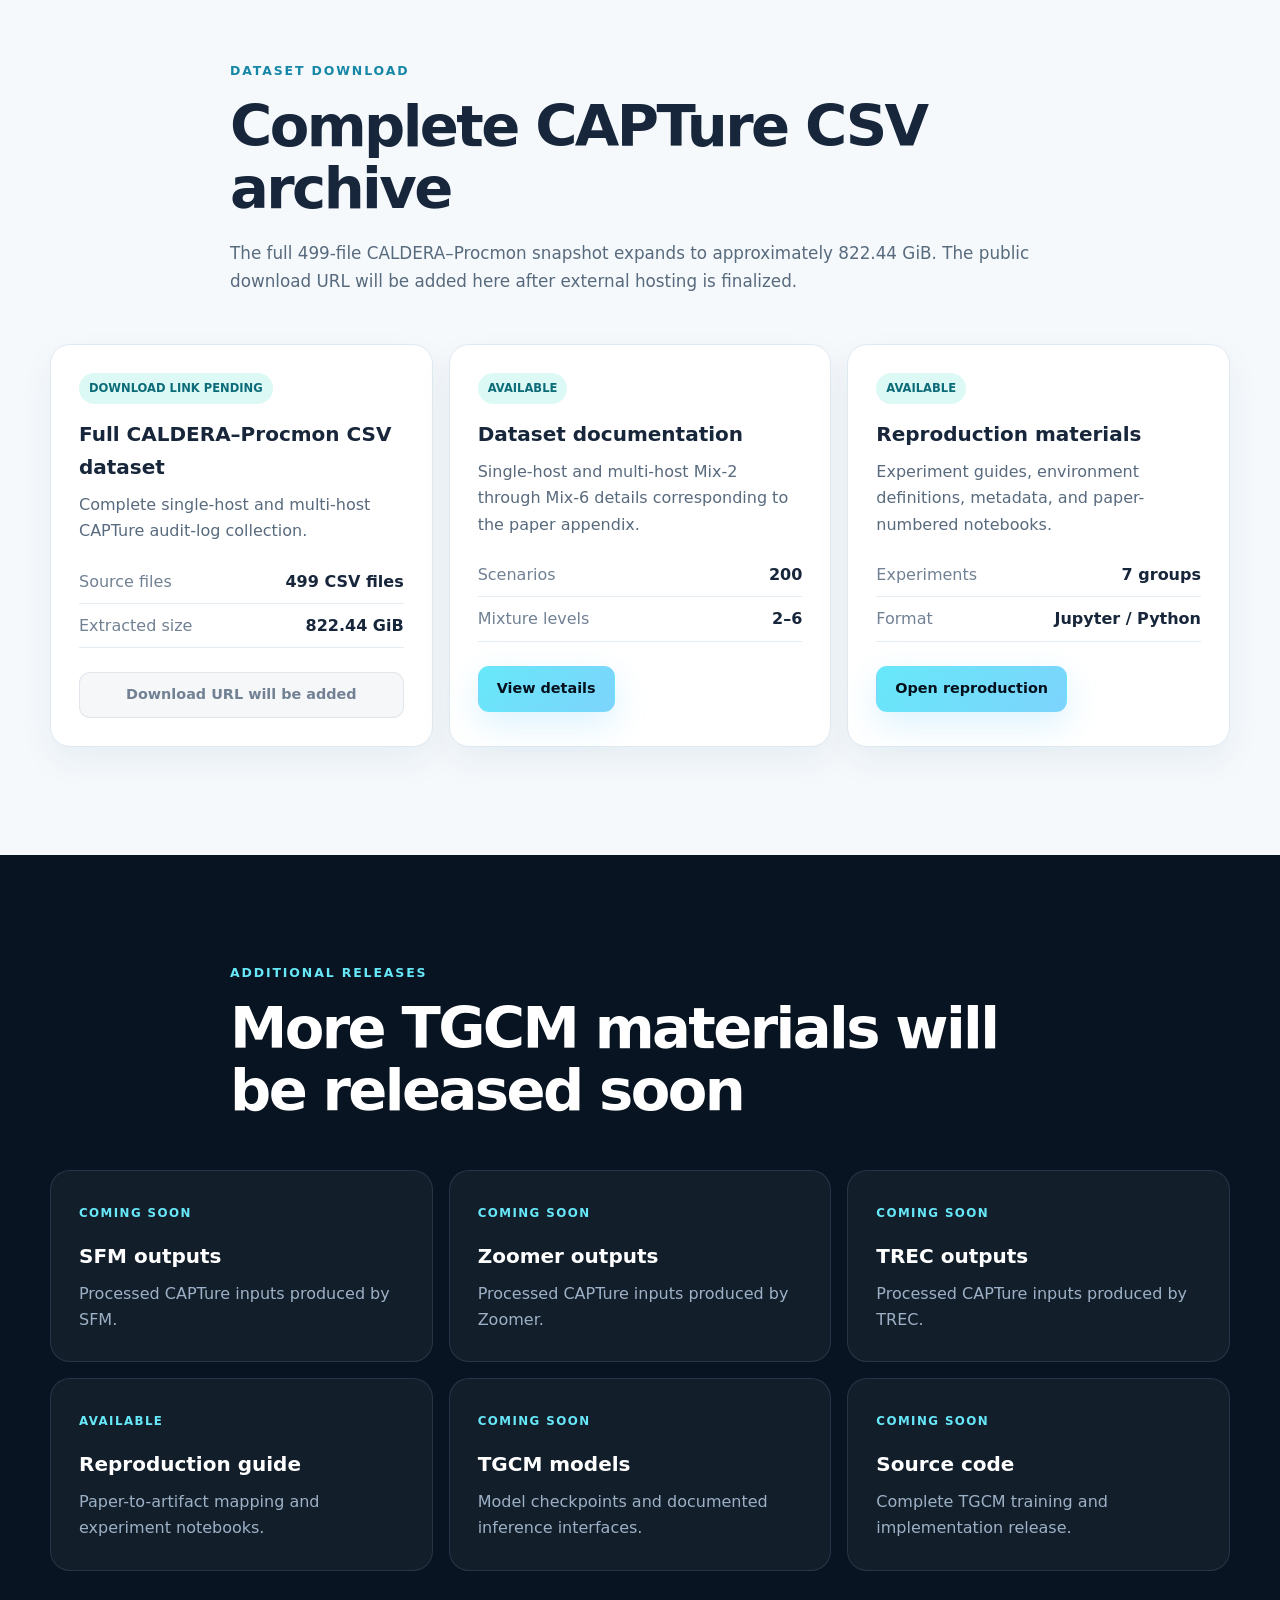
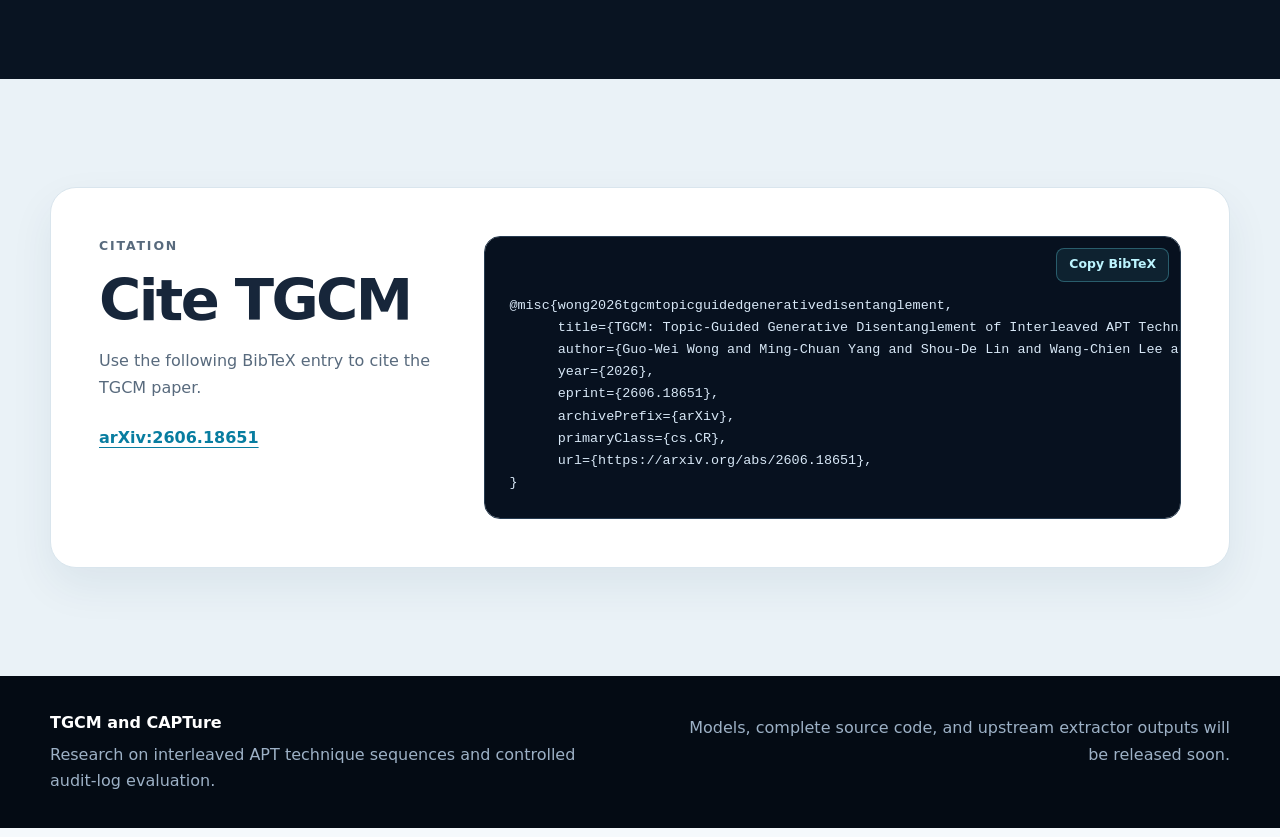
==== commit 358ff0fb: "Refine TGCM website dataset and reproduction sections" ====
--- a/index.html
+++ b/index.html
@@ -3,15 +3,15 @@
 <head>
   <meta charset="utf-8">
   <meta name="viewport" content="width=device-width, initial-scale=1">
-  <meta name="description" content="TGCM and CAPTure: a research project and controlled CALDERA–Procmon audit-log dataset for mixed-intrusion analysis.">
+  <meta name="description" content="TGCM and CAPTure: topic-guided disentanglement of interleaved APT technique sequences and a controlled CALDERA–Procmon audit-log dataset.">
   <meta name="theme-color" content="#07111f">
   <title>TGCM | CAPTure Dataset</title>
   <link rel="stylesheet" href="styles.css">
+  <link rel="stylesheet" href="citation.css">
   <script defer src="app.js"></script>
 </head>
 <body>
   <a class="skip-link" href="#main">Skip to content</a>
-
   <header class="site-header">
     <a class="brand" href="#top" aria-label="TGCM home">
       <span class="brand-mark" aria-hidden="true"><i></i><i></i><i></i></span>
@@ -21,8 +21,8 @@
     <nav id="site-nav" class="site-nav" aria-label="Primary navigation">
       <a href="#overview">Paper</a>
       <a href="#dataset">Dataset</a>
-      <a href="#downloads">Downloads</a>
-      <a href="#roadmap">Releases</a>
+      <a href="dataset/">Dataset details</a>
+      <a href="reproduction/">Reproduction</a>
       <a href="#citation">Citation</a>
     </nav>
   </header>
@@ -31,13 +31,13 @@
     <section id="top" class="hero">
       <div class="hero-grid">
         <div class="hero-copy">
-          <p class="eyebrow"><span class="status-dot"></span> Research website preview</p>
+          <p class="eyebrow"><span class="status-dot"></span> TGCM research project</p>
           <h1>TGCM</h1>
           <p class="hero-title">Topic-Guided Consistency Modeling for One-Step Disentanglement of Interleaved APT Technique Sequences</p>
-          <p class="hero-note">The current release focuses on the CAPTure dataset. TGCM models, source code, and reproduction materials will be released soon.</p>
+          <p class="hero-note">TGCM addresses unknown-K disentanglement of interleaved APT technique sequences. This website provides the paper, CAPTure dataset documentation, and reproduction materials.</p>
           <div class="hero-actions">
-            <a class="button button-primary" href="#overview">Read the paper overview</a>
-            <a class="button button-secondary" href="https://arxiv.org/abs/2606.18651" target="_blank" rel="noopener">View on arXiv</a>
+            <a class="button button-primary" href="https://arxiv.org/abs/2606.18651" target="_blank" rel="noopener">Read the paper</a>
+            <a class="button button-secondary" href="#dataset">Explore CAPTure</a>
           </div>
         </div>
 
@@ -71,34 +71,20 @@
         <h2>Recovering latent APT campaigns from interleaved technique sequences</h2>
         <p>Enterprise audit logs may contain multiple APT campaigns unfolding at the same time. Their techniques become interleaved across actors, hosts, and execution stages, making it difficult to determine which techniques belong to the same underlying campaign.</p>
         <p>TGCM formulates this setting as the <strong>Unknown-K Interleaved Sequence Demixing</strong> problem: jointly infer the number of latent campaigns and assign each observed technique to a coherent campaign sequence.</p>
-        <p><strong>Guo-Wei Wong, Ming-Chuan Yang, Shou-De Lin, Wang-Chien Lee, and MengChang Chen.</strong> Submitted to arXiv on June 17, 2026.</p>
+        <p><strong>Guo-Wei Wong, Ming-Chuan Yang, Shou-De Lin, Wang-Chien Lee, and MengChang Chen.</strong></p>
         <div class="hero-actions">
           <a class="button button-primary" href="https://arxiv.org/abs/2606.18651" target="_blank" rel="noopener">Read on arXiv</a>
           <a href="https://arxiv.org/pdf/2606.18651" target="_blank" rel="noopener">Download PDF</a>
         </div>
       </div>
-
       <div class="feature-grid">
-        <article>
-          <span>01</span>
-          <h3>Unknown-K demixing</h3>
-          <p>TGCM recovers multiple latent campaign sequences while simultaneously estimating how many campaigns are present, rather than assuming that the episode count is known in advance.</p>
-        </article>
-        <article>
-          <span>02</span>
-          <h3>One-step generation</h3>
-          <p>A consistency-model-based generator learns a direct inverse mapping from an interleaved observation to separated campaign sequences in a single inference step.</p>
-        </article>
-        <article>
-          <span>03</span>
-          <h3>Topic-guided coherence</h3>
-          <p>A topic prior derived from MITRE ATT&amp;CK narratives provides high-level tactical guidance, encouraging each recovered sequence to form a semantically coherent attack chain.</p>
-        </article>
+        <article><span>01</span><h3>Unknown-K demixing</h3><p>TGCM recovers multiple latent campaign sequences while simultaneously estimating how many campaigns are present.</p></article>
+        <article><span>02</span><h3>One-step generation</h3><p>A consistency-model-based generator learns a direct inverse mapping from an interleaved observation to separated campaign sequences.</p></article>
+        <article><span>03</span><h3>Topic-guided coherence</h3><p>A topic prior derived from MITRE ATT&amp;CK narratives encourages each recovered sequence to form a coherent attack chain.</p></article>
       </div>
-
       <div class="integrity-callout">
-        <div><span>Evaluation</span><h3>Designed for heavy interleaving and shared techniques.</h3></div>
-        <p>The paper evaluates TGCM on synthetic and established mixed-sequence datasets, DARPA TC-E3 and TC-E5 traces, and 15 representative baselines spanning statistical, deep-learning, and LLM-based methods. It also reports zero-shot evaluation on naturally interleaved DARPA TC-E5 data without retraining.</p>
+        <div><span>Reproduction</span><h3>Paper-numbered notebooks and evaluation instructions.</h3></div>
+        <p>The artifact covers the blind unknown-K comparison, zero-shot evaluation, DARPA robustness, CAPTure evaluation, unknown-K sensitivity, and topic-encoder sensitivity.</p>
       </div>
     </section>
 
@@ -106,7 +92,7 @@
       <div class="section-heading">
         <p class="eyebrow">CAPTure dataset</p>
         <h2>Controlled CALDERA–Procmon audit data</h2>
-        <p>CAPTure contains controlled adversary-emulation scenarios with high-volume Windows audit collection. It covers single-host and multi-host settings and supports research on event extraction, technique sequencing, mixed-intrusion analysis, and episode disentanglement.</p>
+        <p>CAPTure contains controlled adversary-emulation scenarios with high-volume Windows audit collection. It covers single-host and multi-host settings and supports event extraction, technique sequencing, mixed-intrusion analysis, and episode disentanglement.</p>
       </div>
       <div class="stats-grid">
         <article><strong>200</strong><span>emulation scenarios</span></article>
@@ -116,53 +102,56 @@
         <article><strong>499</strong><span>source CSV files</span></article>
         <article><strong>25</strong><span>APT and ransomware profiles</span></article>
       </div>
-      <div class="pipeline" role="list" aria-label="CAPTure data layers">
-        <article role="listitem"><span>Layer 1</span><h3>CALDERA scenarios</h3><p>Controlled attack profiles, scenario configurations, and ground-truth context.</p></article>
+      <div class="pipeline" role="list" aria-label="CAPTure data settings">
+        <article role="listitem"><span>100 scenarios</span><h3>Single-host</h3><p>Twenty scenarios for each mixture level from Mix-2 through Mix-6.</p></article>
+        <div class="pipeline-arrow" aria-hidden="true">+</div>
+        <article role="listitem"><span>100 scenarios</span><h3>Multi-host</h3><p>Twenty scenarios for each mixture level, with host traces merged by recorded timestamps.</p></article>
         <div class="pipeline-arrow" aria-hidden="true">→</div>
-        <article role="listitem"><span>Layer 2</span><h3>Procmon events</h3><p>Windows audit records collected in single-host and multi-host environments.</p></article>
-        <div class="pipeline-arrow" aria-hidden="true">→</div>
-        <article role="listitem"><span>Layer 3</span><h3>Sequence inputs</h3><p>Compact records used for mixed-episode evaluation across upstream extractors.</p></article>
+        <article role="listitem"><span>Appendix statistics</span><h3>Per-setting details</h3><p>Event volume, storage size, benign and malicious counts, and malicious ratios.</p></article>
       </div>
+      <div class="hero-actions"><a class="button button-primary" href="dataset/">View dataset details</a></div>
     </section>
 
     <section id="downloads" class="section">
       <div class="section-heading">
-        <p class="eyebrow">Downloads</p>
-        <h2>Release status</h2>
-        <p>The website and integrity manifest are available first. CAPTure dataset downloads will be added here as each release package is ready.</p>
+        <p class="eyebrow">Dataset download</p>
+        <h2>Complete CAPTure CSV archive</h2>
+        <p>The full 499-file CALDERA–Procmon snapshot expands to approximately 822.44 GiB. The public download URL will be added here after external hosting is finalized.</p>
       </div>
       <div class="download-grid">
-        <article class="download-card available"><div class="download-status">Available</div><h3>Release manifest</h3><p>Machine-readable dataset scope, archive sizes, checksums, and release status.</p><dl><div><dt>Format</dt><dd>JSON</dd></div><div><dt>Access</dt><dd>Public</dd></div></dl><a class="button button-primary" href="release-manifest.json" download>Download manifest</a></article>
-        <article class="download-card"><div class="download-status">Coming soon</div><h3>CAPTure evaluation sequences</h3><p>Compact sequence-level inputs for CAPTure evaluation.</p><dl><div><dt>Archive</dt><dd>28,872 bytes</dd></div><div><dt>Integrity</dt><dd>SHA-256 recorded</dd></div></dl><button class="button button-disabled" type="button" disabled>Download coming soon</button></article>
-        <article class="download-card"><div class="download-status">Coming soon</div><h3>Full CALDERA–Procmon snapshot</h3><p>Complete 499-file audit-log provenance snapshot.</p><dl><div><dt>Compressed</dt><dd>26.27 GB</dd></div><div><dt>Extracted</dt><dd>822.44 GiB</dd></div></dl><button class="button button-disabled" type="button" disabled>Download coming soon</button></article>
+        <article class="download-card">
+          <div class="download-status">Download link pending</div><h3>Full CALDERA–Procmon CSV dataset</h3><p>Complete single-host and multi-host CAPTure audit-log collection.</p>
+          <dl><div><dt>Source files</dt><dd>499 CSV files</dd></div><div><dt>Extracted size</dt><dd>822.44 GiB</dd></div></dl>
+          <button class="button button-disabled" type="button" disabled>Download URL will be added</button>
+        </article>
+        <article class="download-card available">
+          <div class="download-status">Available</div><h3>Dataset documentation</h3><p>Single-host and multi-host Mix-2 through Mix-6 details corresponding to the paper appendix.</p>
+          <dl><div><dt>Scenarios</dt><dd>200</dd></div><div><dt>Mixture levels</dt><dd>2–6</dd></div></dl>
+          <a class="button button-primary" href="dataset/">View details</a>
+        </article>
+        <article class="download-card available">
+          <div class="download-status">Available</div><h3>Reproduction materials</h3><p>Experiment guides, environment definitions, metadata, and paper-numbered notebooks.</p>
+          <dl><div><dt>Experiments</dt><dd>7 groups</dd></div><div><dt>Format</dt><dd>Jupyter / Python</dd></div></dl>
+          <a class="button button-primary" href="reproduction/">Open reproduction</a>
+        </article>
       </div>
-      <div class="integrity-callout"><div><span>Integrity</span><h3>Every released artifact will be checksum verified.</h3></div><p>The release manifest records archive hashes, split-part metadata, source-file counts, and extraction requirements.</p></div>
     </section>
 
     <section id="roadmap" class="section section-roadmap">
-      <div class="section-heading">
-        <p class="eyebrow">Upcoming releases</p>
-        <h2>More materials will be released soon</h2>
-        <p>The website structure already reserves sections for the complete TGCM research artifact.</p>
-      </div>
+      <div class="section-heading"><p class="eyebrow">Additional releases</p><h2>More TGCM materials will be released soon</h2></div>
       <div class="roadmap-grid">
-        <article><span>Coming soon</span><h3>SFM outputs</h3><p>Processed CAPTure inputs and extraction metadata produced by SFM.</p></article>
-        <article><span>Coming soon</span><h3>Zoomer outputs</h3><p>Processed CAPTure inputs and extraction metadata produced by Zoomer.</p></article>
-        <article><span>Coming soon</span><h3>TREC outputs</h3><p>Processed CAPTure inputs and extraction metadata produced by TREC.</p></article>
-        <article><span>Coming soon</span><h3>Reproduction</h3><p>Environment definitions, notebooks, expected outputs, and verification instructions.</p></article>
-        <article><span>Coming soon</span><h3>TGCM models</h3><p>Model checkpoints and documented interfaces for research evaluation.</p></article>
-        <article><span>Coming soon</span><h3>Source code</h3><p>TGCM inference, evaluation, and supporting implementation.</p></article>
+        <article><span>Coming soon</span><h3>SFM outputs</h3><p>Processed CAPTure inputs produced by SFM.</p></article>
+        <article><span>Coming soon</span><h3>Zoomer outputs</h3><p>Processed CAPTure inputs produced by Zoomer.</p></article>
+        <article><span>Coming soon</span><h3>TREC outputs</h3><p>Processed CAPTure inputs produced by TREC.</p></article>
+        <article><span>Available</span><h3>Reproduction guide</h3><p>Paper-to-artifact mapping and experiment notebooks.</p></article>
+        <article><span>Coming soon</span><h3>TGCM models</h3><p>Model checkpoints and documented inference interfaces.</p></article>
+        <article><span>Coming soon</span><h3>Source code</h3><p>Complete TGCM training and implementation release.</p></article>
       </div>
     </section>
 
     <section id="citation" class="section section-citation">
       <div class="citation-card citation-card-wide">
-        <div class="citation-heading">
-          <p class="eyebrow">Citation and license</p>
-          <h2>Cite TGCM</h2>
-          <p>Use the following BibTeX entry to cite the TGCM paper.</p>
-          <a href="https://arxiv.org/abs/2606.18651" target="_blank" rel="noopener">arXiv:2606.18651</a>
-        </div>
+        <div class="citation-heading"><p class="eyebrow">Citation</p><h2>Cite TGCM</h2><p>Use the following BibTeX entry to cite the TGCM paper.</p><a href="https://arxiv.org/abs/2606.18651" target="_blank" rel="noopener">arXiv:2606.18651</a></div>
         <div class="bibtex-panel">
           <button class="copy-button" type="button" data-copy-target="tgcm-bibtex">Copy BibTeX</button>
           <pre id="tgcm-bibtex"><code>@misc{wong2026tgcmtopicguidedgenerativedisentanglement,
@@ -178,7 +167,6 @@
       </div>
     </section>
   </main>
-
-  <footer class="site-footer"><div><strong>TGCM and CAPTure</strong><p>Research on interleaved APT technique sequences and controlled audit-log evaluation.</p></div><p>Additional datasets, models, code, and reproduction materials will be released soon.</p></footer>
+  <footer class="site-footer"><div><strong>TGCM and CAPTure</strong><p>Research on interleaved APT technique sequences and controlled audit-log evaluation.</p></div><p>Models, complete source code, and upstream extractor outputs will be released soon.</p></footer>
 </body>
 </html>
--- a/citation.css
+++ b/citation.css
@@ -0,0 +1,66 @@
+.citation-card-wide {
+  grid-template-columns: minmax(260px, .65fr) minmax(0, 1.35fr);
+  align-items: start;
+}
+
+.citation-heading a {
+  display: inline-block;
+  margin-top: 8px;
+  color: #087da0;
+  font-weight: 750;
+  text-underline-offset: 4px;
+}
+
+.bibtex-panel {
+  position: relative;
+  min-width: 0;
+}
+
+.bibtex-panel pre {
+  margin: 0;
+  padding: 58px 24px 24px;
+  overflow-x: auto;
+  border: 1px solid #263b50;
+  border-radius: 16px;
+  color: #d8e8f7;
+  background: #07111f;
+  font: 0.84rem/1.65 "SFMono-Regular", Consolas, "Liberation Mono", monospace;
+  white-space: pre;
+}
+
+.copy-button {
+  position: absolute;
+  z-index: 1;
+  top: 12px;
+  right: 12px;
+  min-height: 34px;
+  padding: 0 12px;
+  border: 1px solid rgba(103, 232, 249, .3);
+  border-radius: 8px;
+  color: #bdf5ff;
+  background: rgba(103, 232, 249, .08);
+  font: inherit;
+  font-size: .78rem;
+  font-weight: 750;
+  cursor: pointer;
+}
+
+.copy-button:hover,
+.copy-button:focus-visible {
+  border-color: rgba(103, 232, 249, .65);
+  background: rgba(103, 232, 249, .14);
+  outline: none;
+}
+
+@media (max-width: 980px) {
+  .citation-card-wide {
+    grid-template-columns: 1fr;
+  }
+}
+
+@media (max-width: 700px) {
+  .bibtex-panel pre {
+    padding: 54px 18px 20px;
+    font-size: .76rem;
+  }
+}
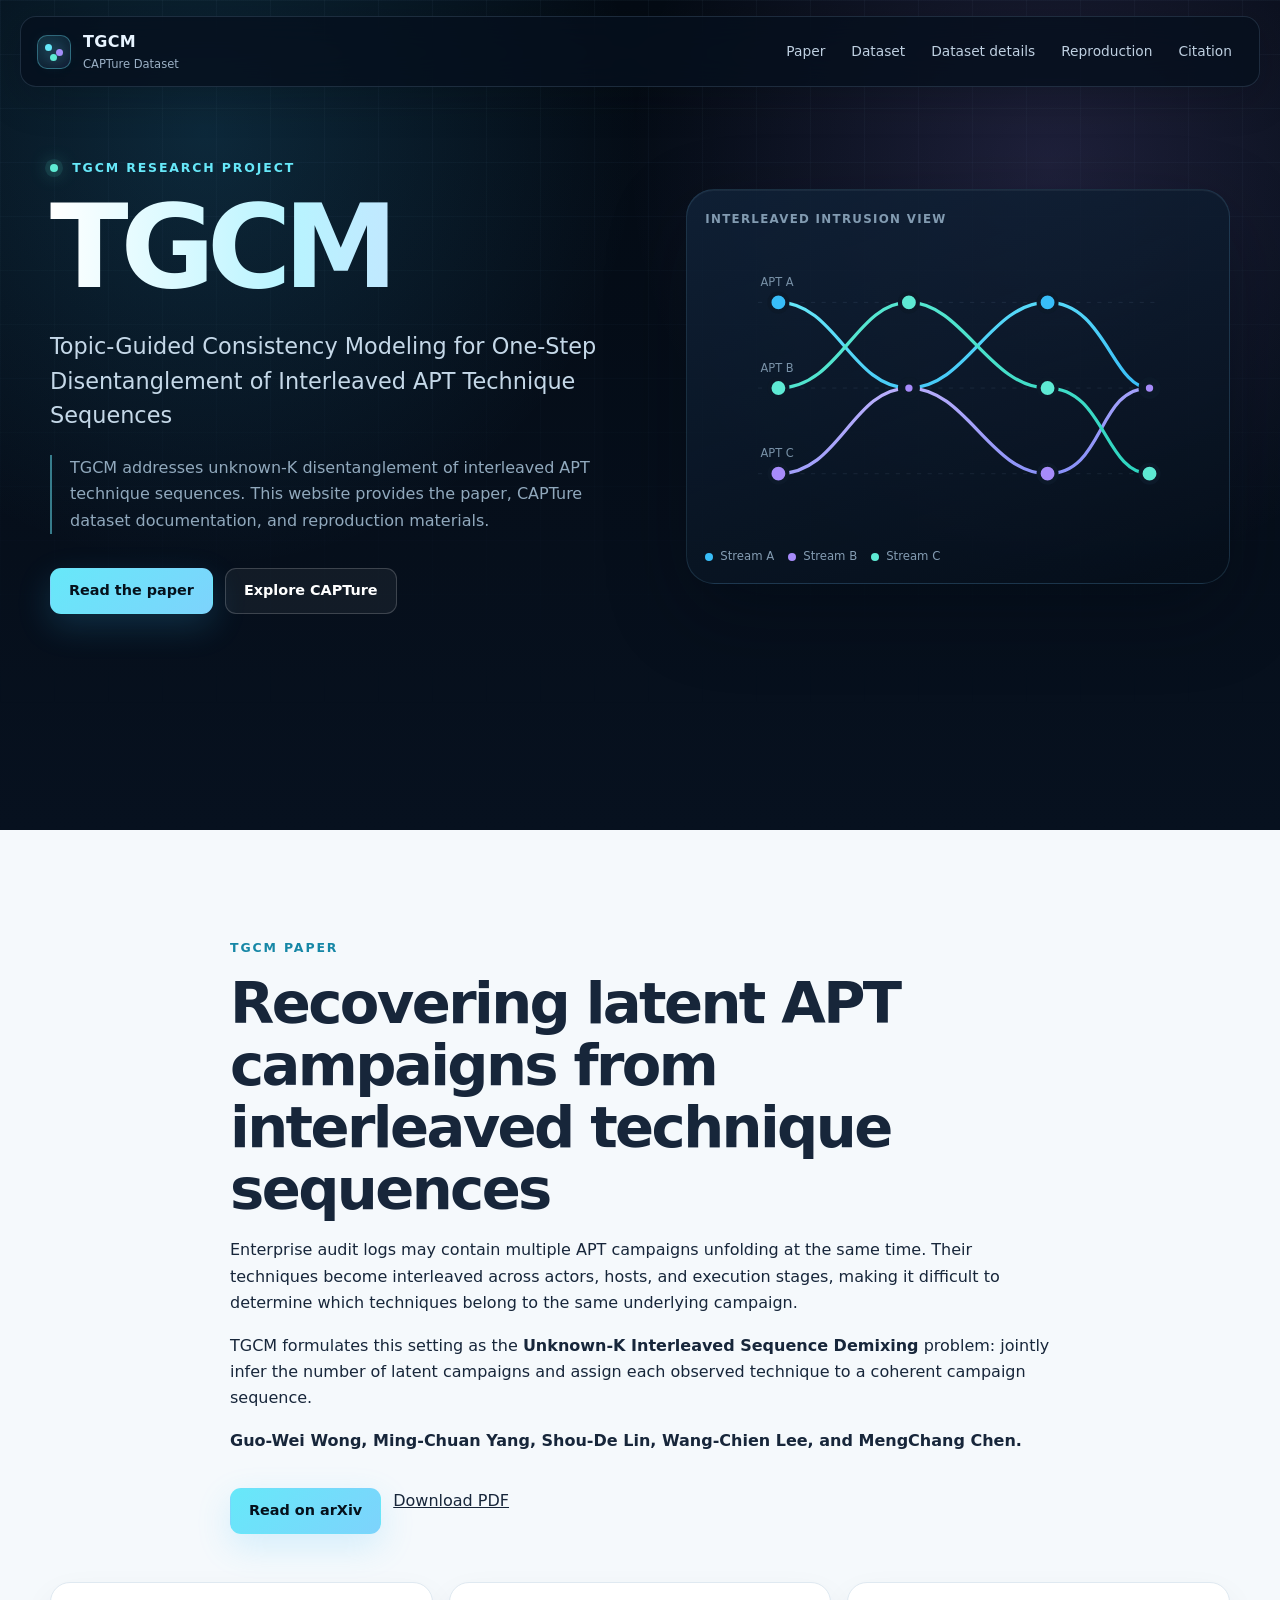
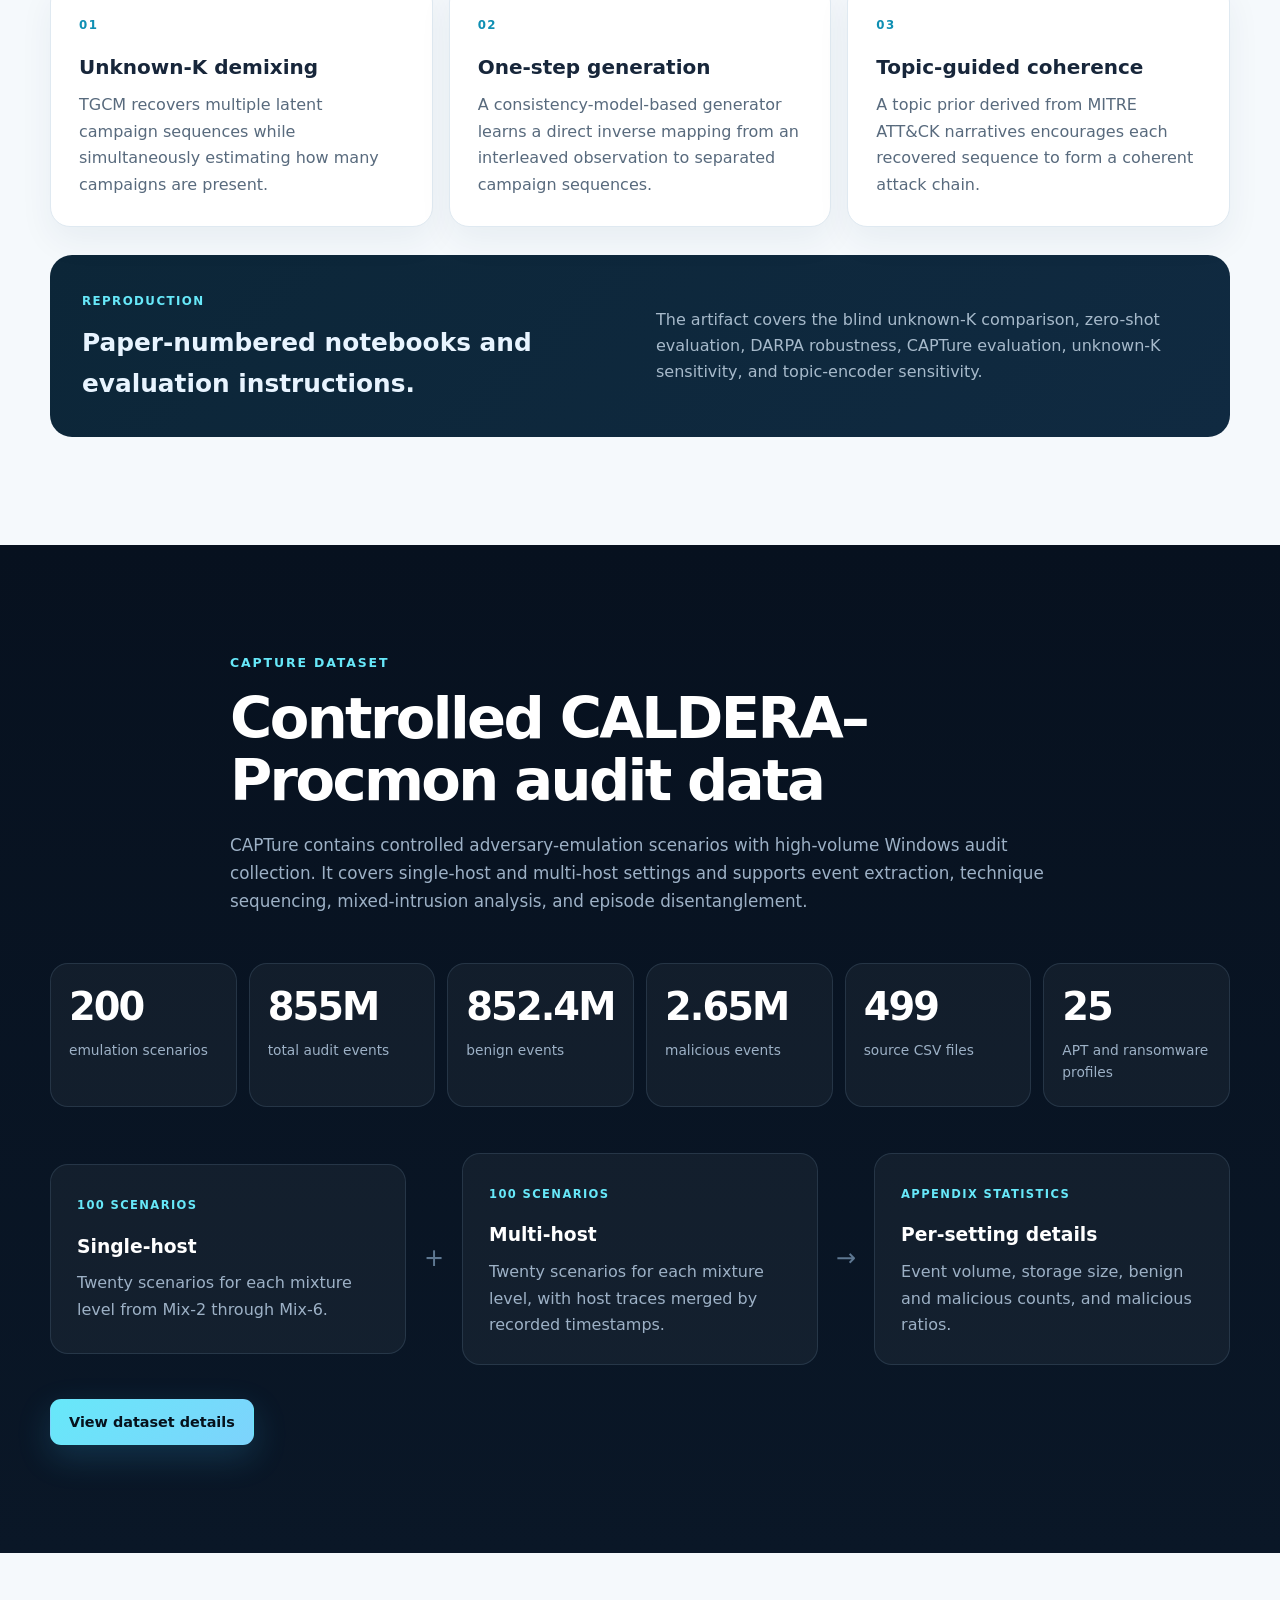
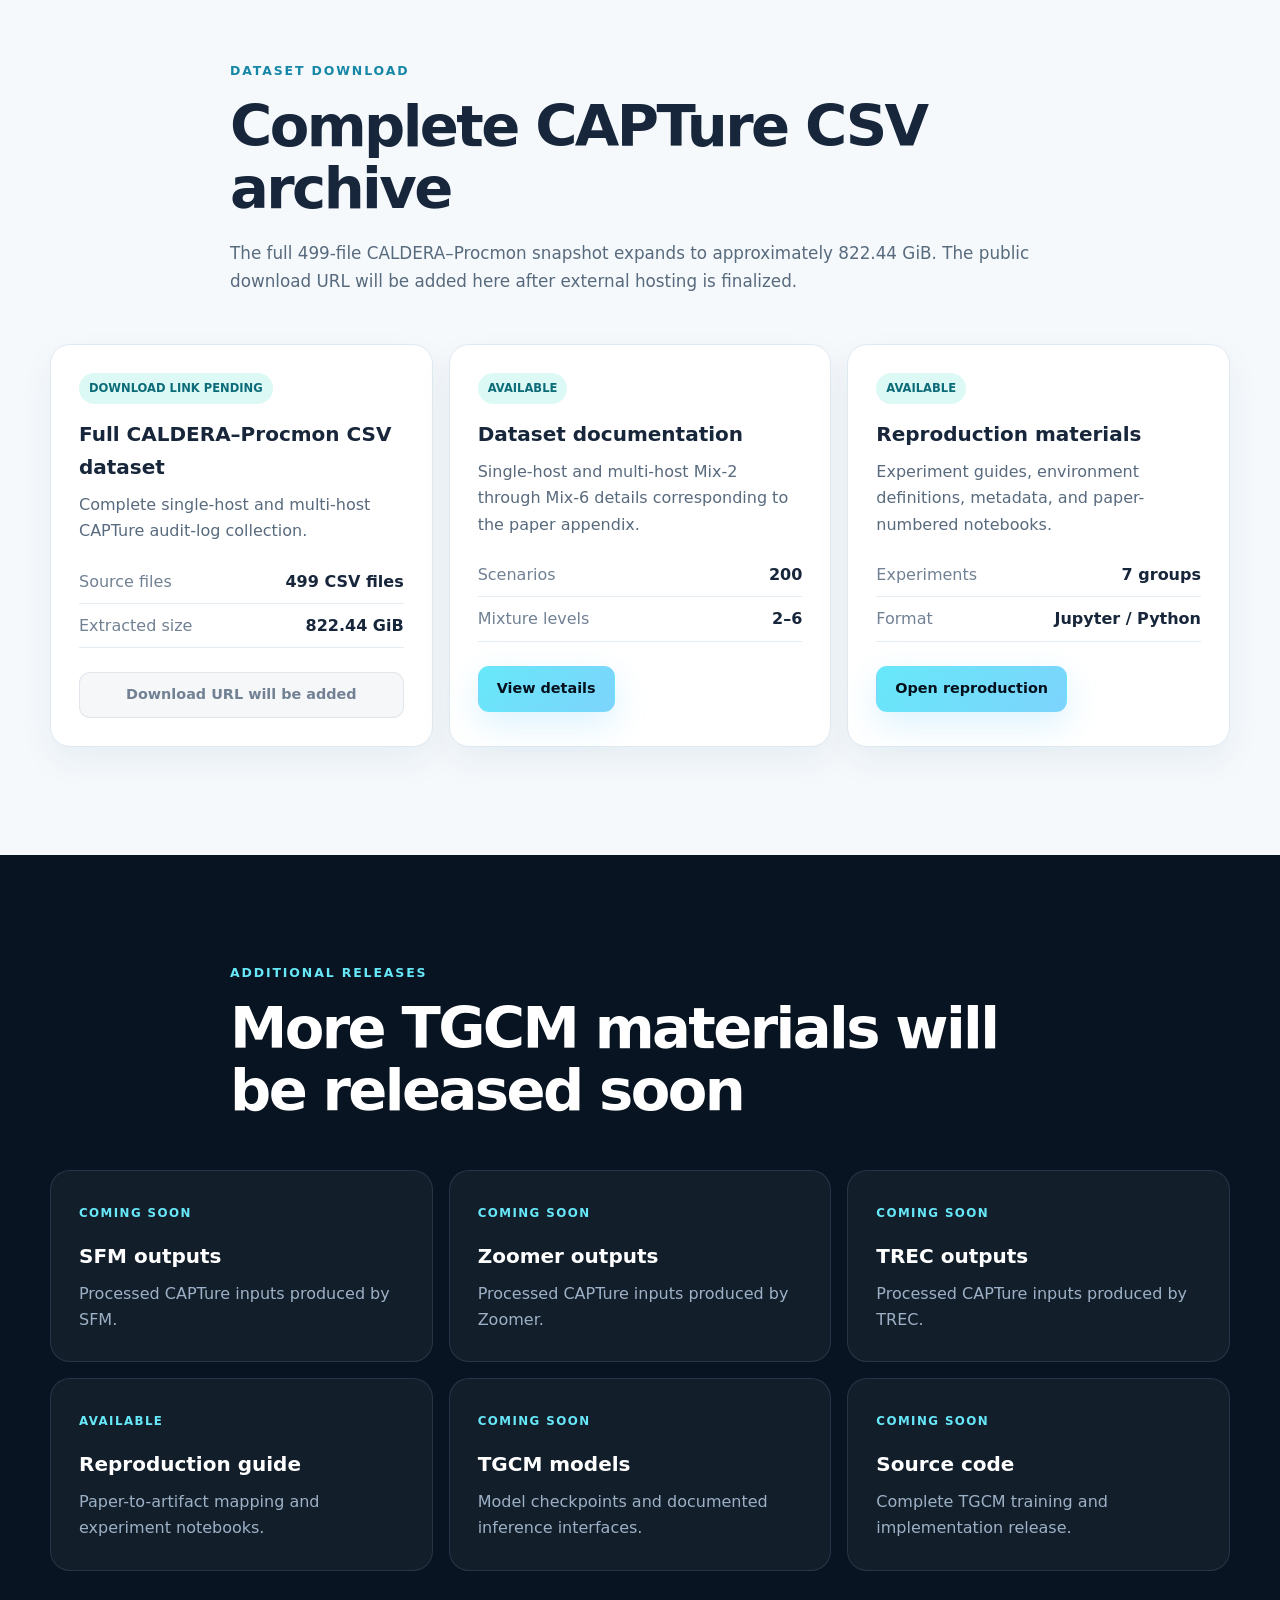
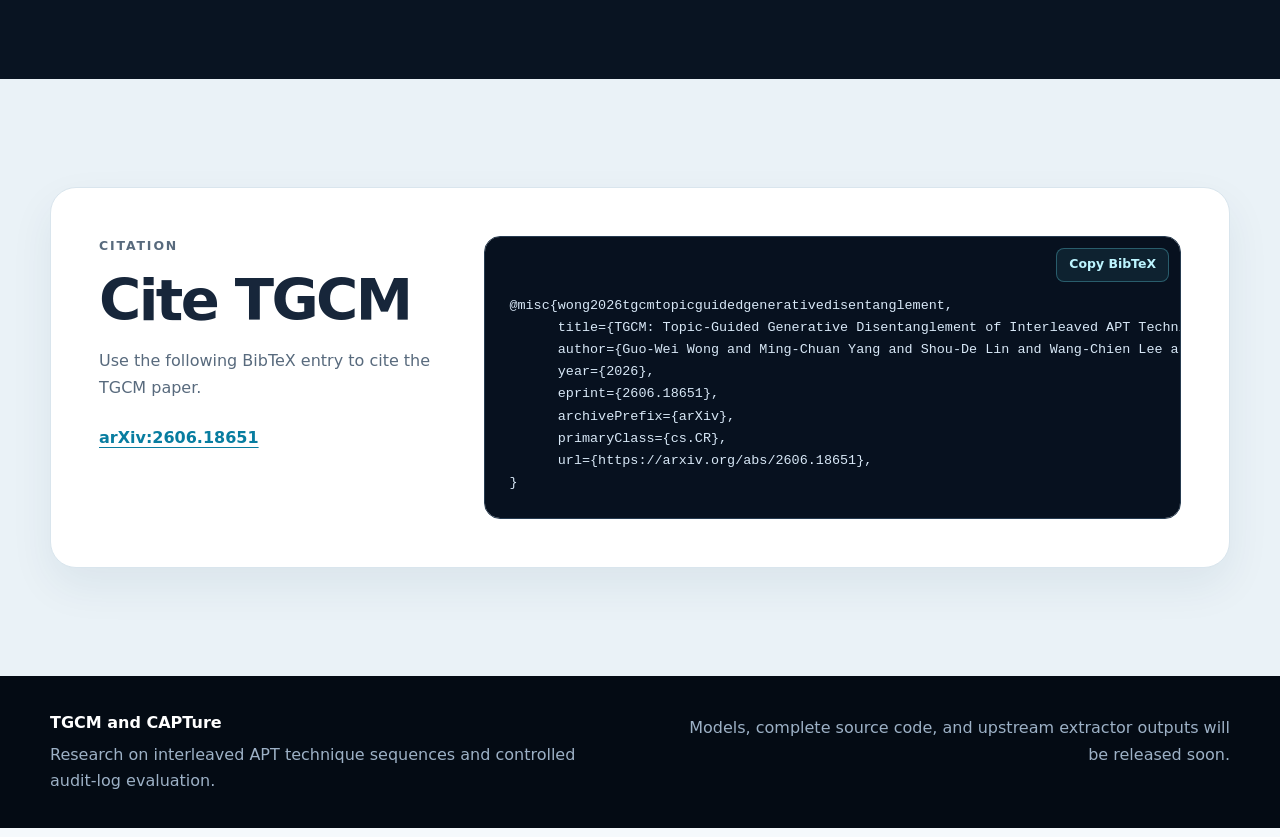
==== commit dcfdc519: "Update index.html" ====
--- a/index.html
+++ b/index.html
@@ -58,7 +58,7 @@
             <g class="nodes path-a"><circle cx="90" cy="90" r="11"/><circle cx="250" cy="195" r="11"/><circle cx="420" cy="90" r="11"/><circle cx="545" cy="195" r="11"/></g>
             <g class="nodes path-b"><circle cx="90" cy="300" r="11"/><circle cx="250" cy="195" r="7"/><circle cx="420" cy="300" r="11"/><circle cx="545" cy="195" r="7"/></g>
             <g class="nodes path-c"><circle cx="90" cy="195" r="11"/><circle cx="250" cy="90" r="11"/><circle cx="420" cy="195" r="11"/><circle cx="545" cy="300" r="11"/></g>
-            <g class="host-labels"><text x="68" y="70">Host A</text><text x="68" y="175">Host B</text><text x="68" y="280">Host C</text></g>
+            <g class="host-labels"><text x="68" y="70">APT A</text><text x="68" y="175">APT B</text><text x="68" y="280">APT C</text></g>
           </svg>
           <div class="graph-legend"><span><i class="legend-a"></i> Stream A</span><span><i class="legend-b"></i> Stream B</span><span><i class="legend-c"></i> Stream C</span></div>
         </div>
@@ -169,4 +169,4 @@
   </main>
   <footer class="site-footer"><div><strong>TGCM and CAPTure</strong><p>Research on interleaved APT technique sequences and controlled audit-log evaluation.</p></div><p>Models, complete source code, and upstream extractor outputs will be released soon.</p></footer>
 </body>
-</html>+</html>
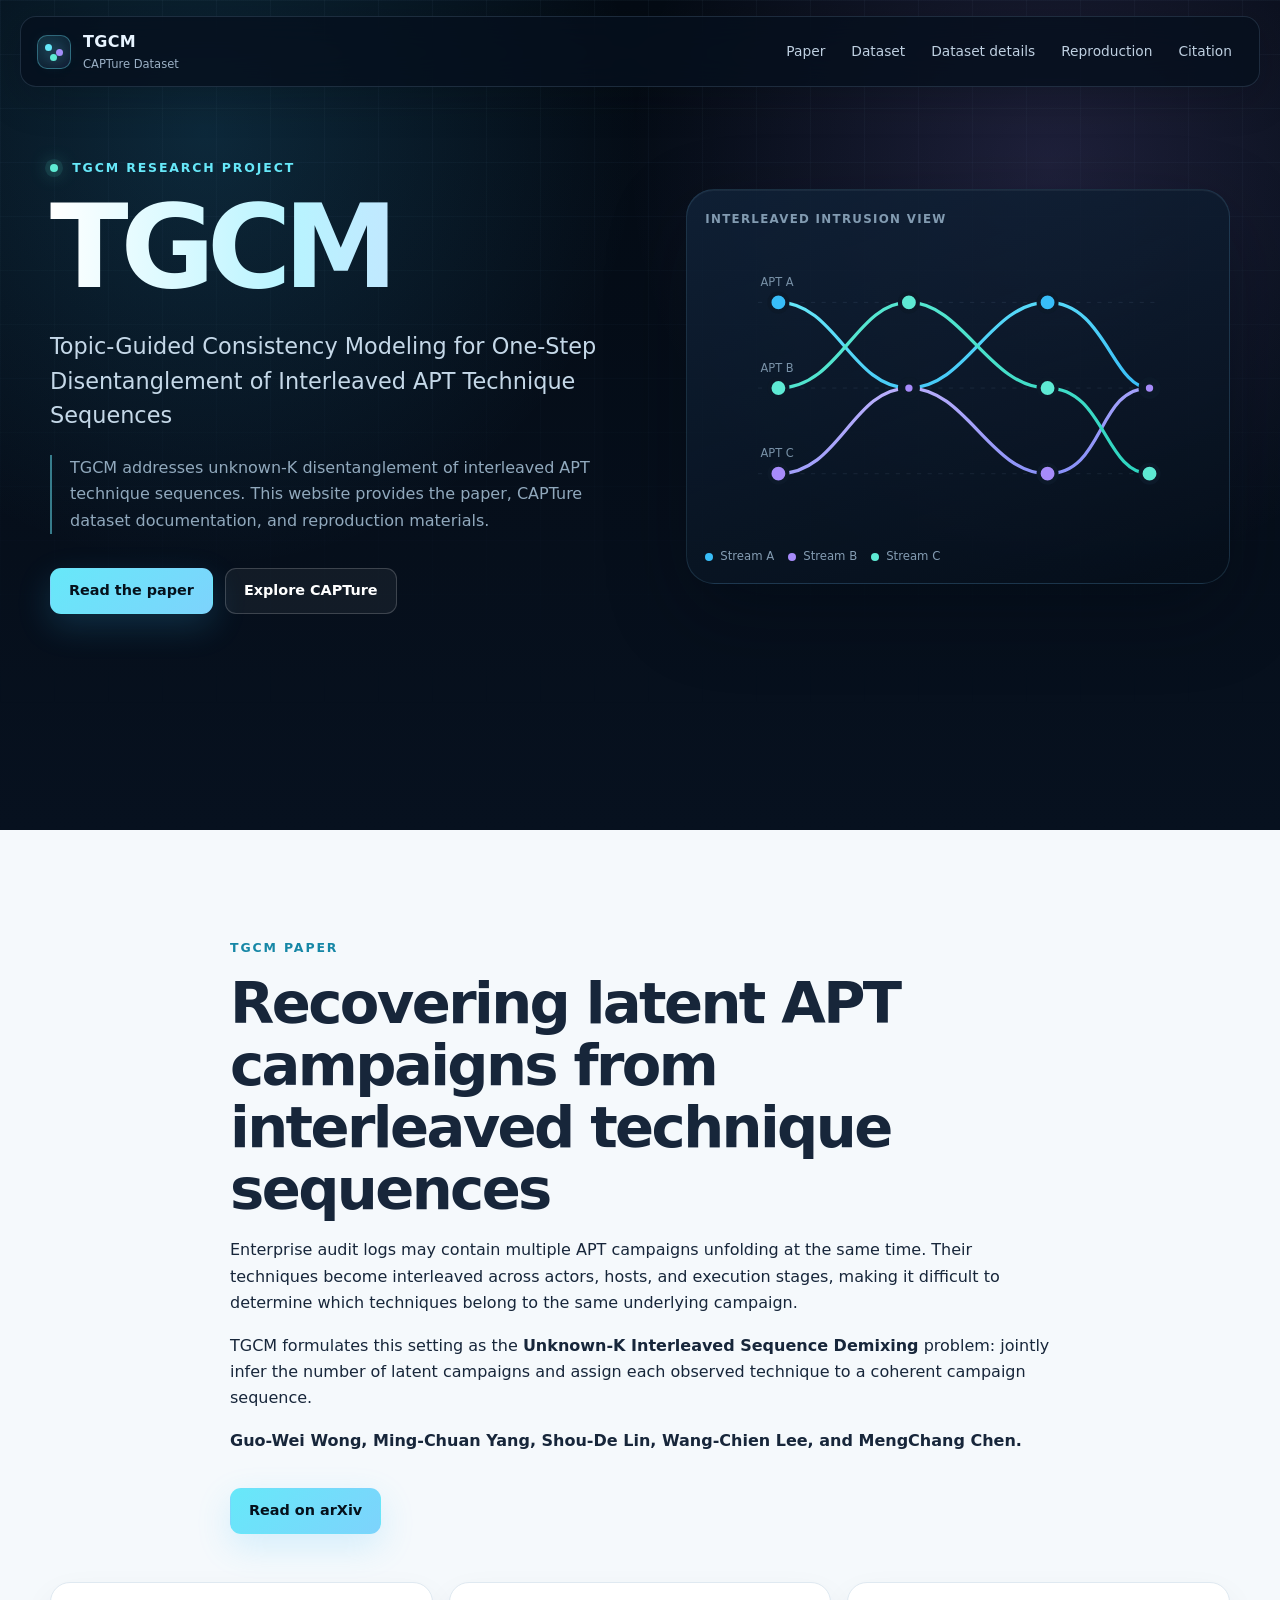
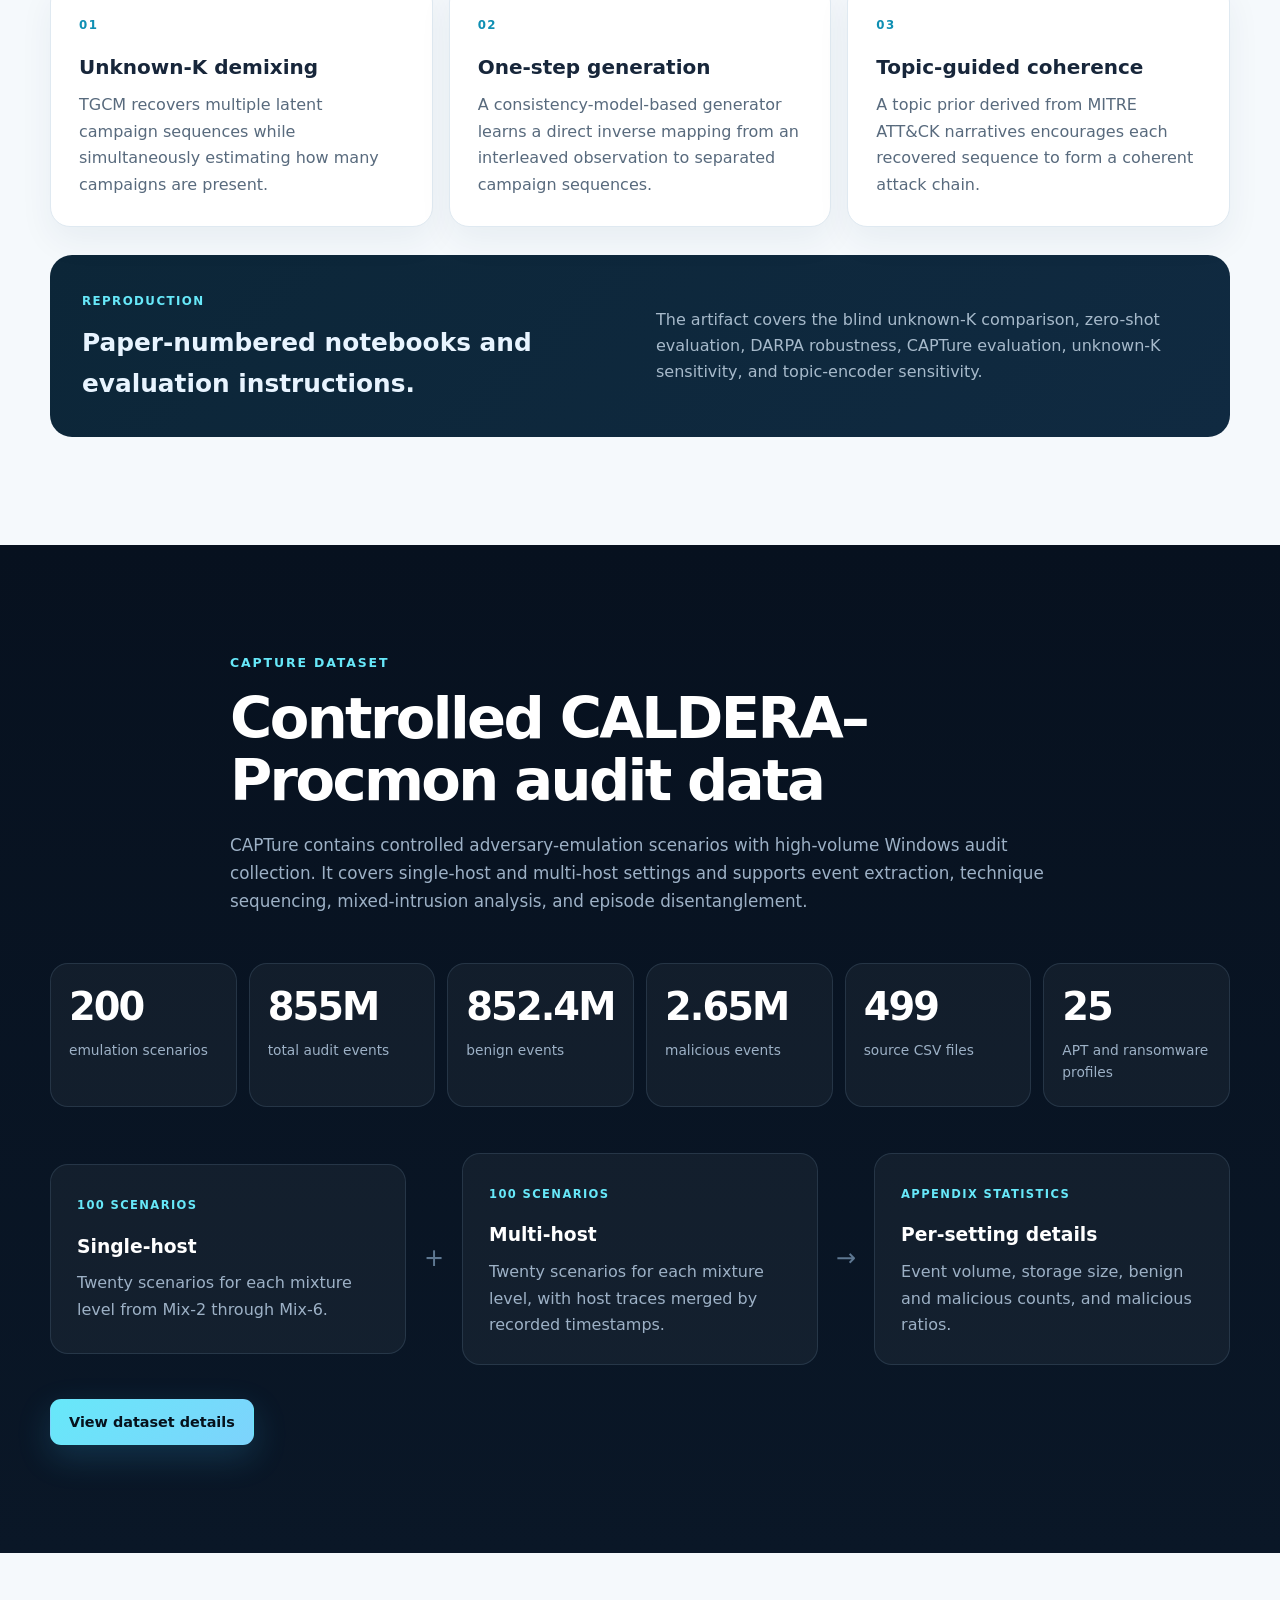
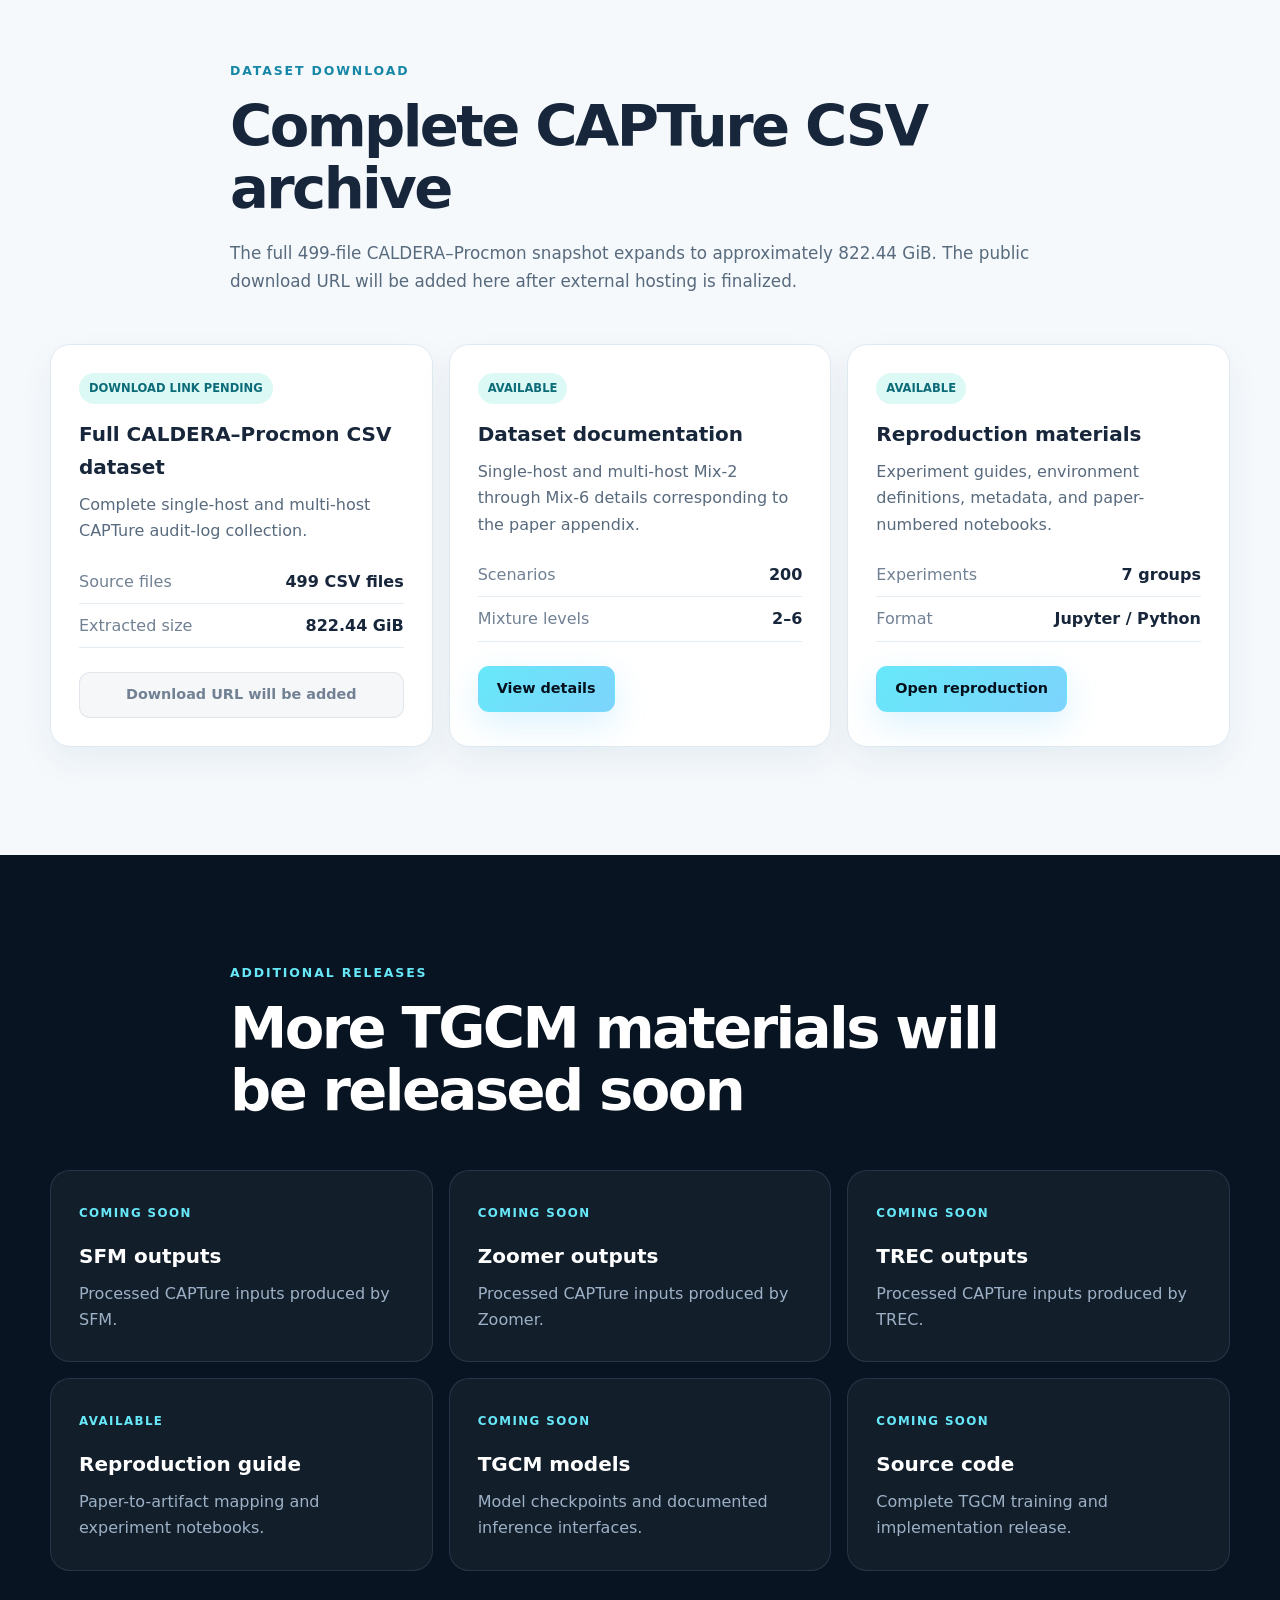
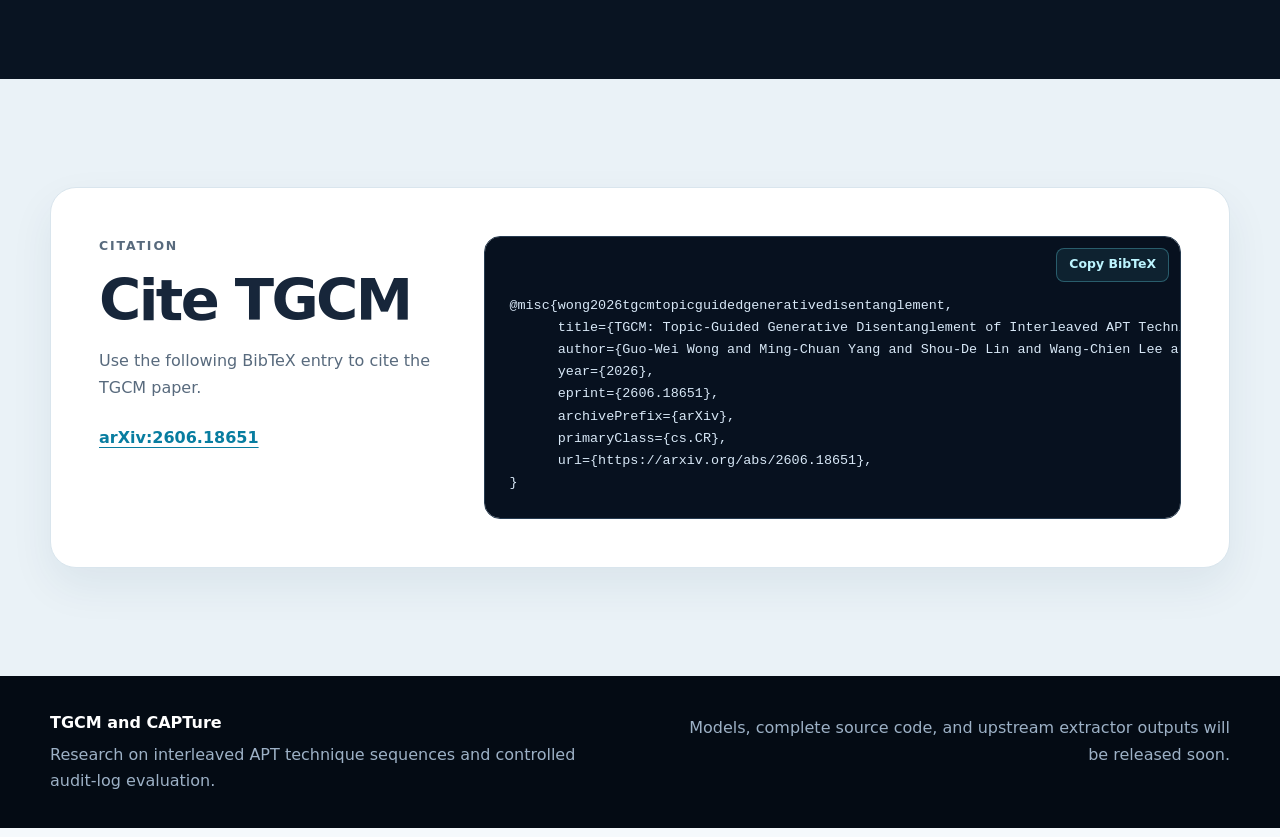
==== commit 71a45f40: "Update index.html" ====
--- a/index.html
+++ b/index.html
@@ -74,7 +74,6 @@
         <p><strong>Guo-Wei Wong, Ming-Chuan Yang, Shou-De Lin, Wang-Chien Lee, and MengChang Chen.</strong></p>
         <div class="hero-actions">
           <a class="button button-primary" href="https://arxiv.org/abs/2606.18651" target="_blank" rel="noopener">Read on arXiv</a>
-          <a href="https://arxiv.org/pdf/2606.18651" target="_blank" rel="noopener">Download PDF</a>
         </div>
       </div>
       <div class="feature-grid">
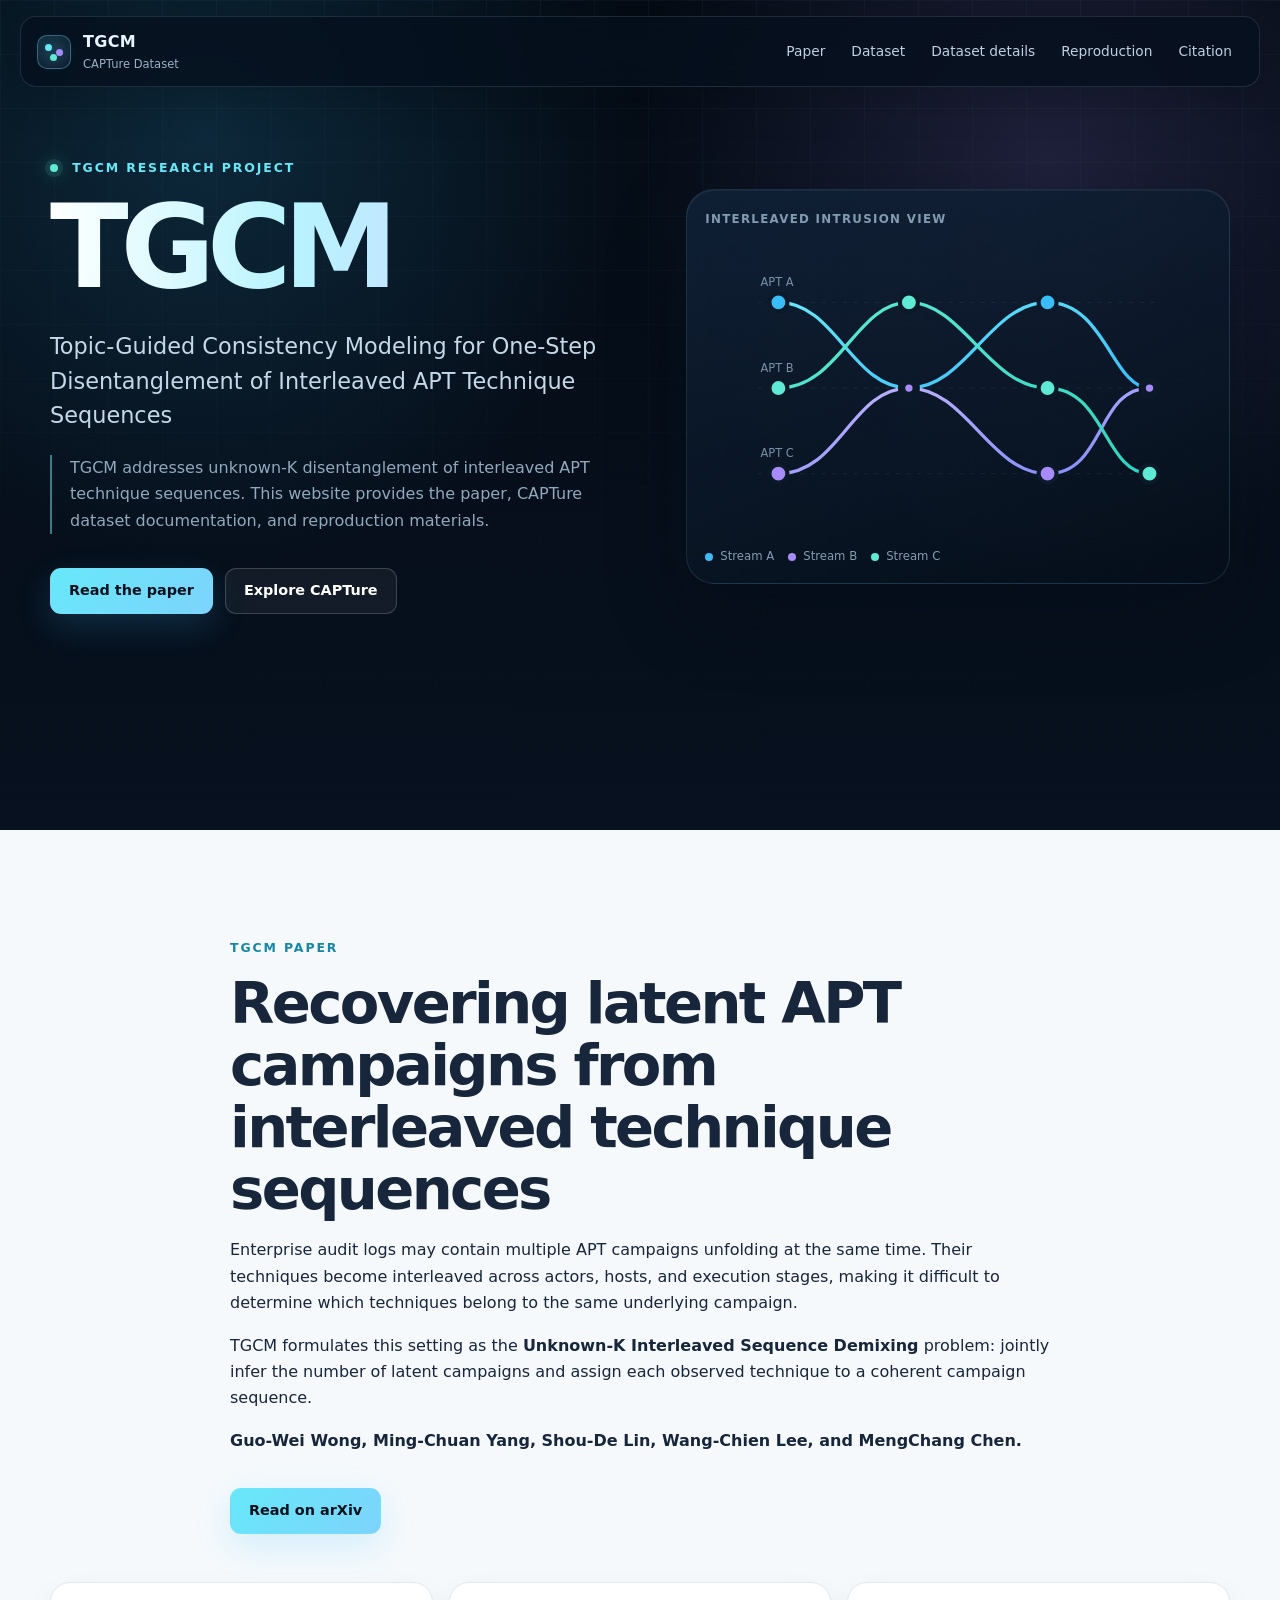
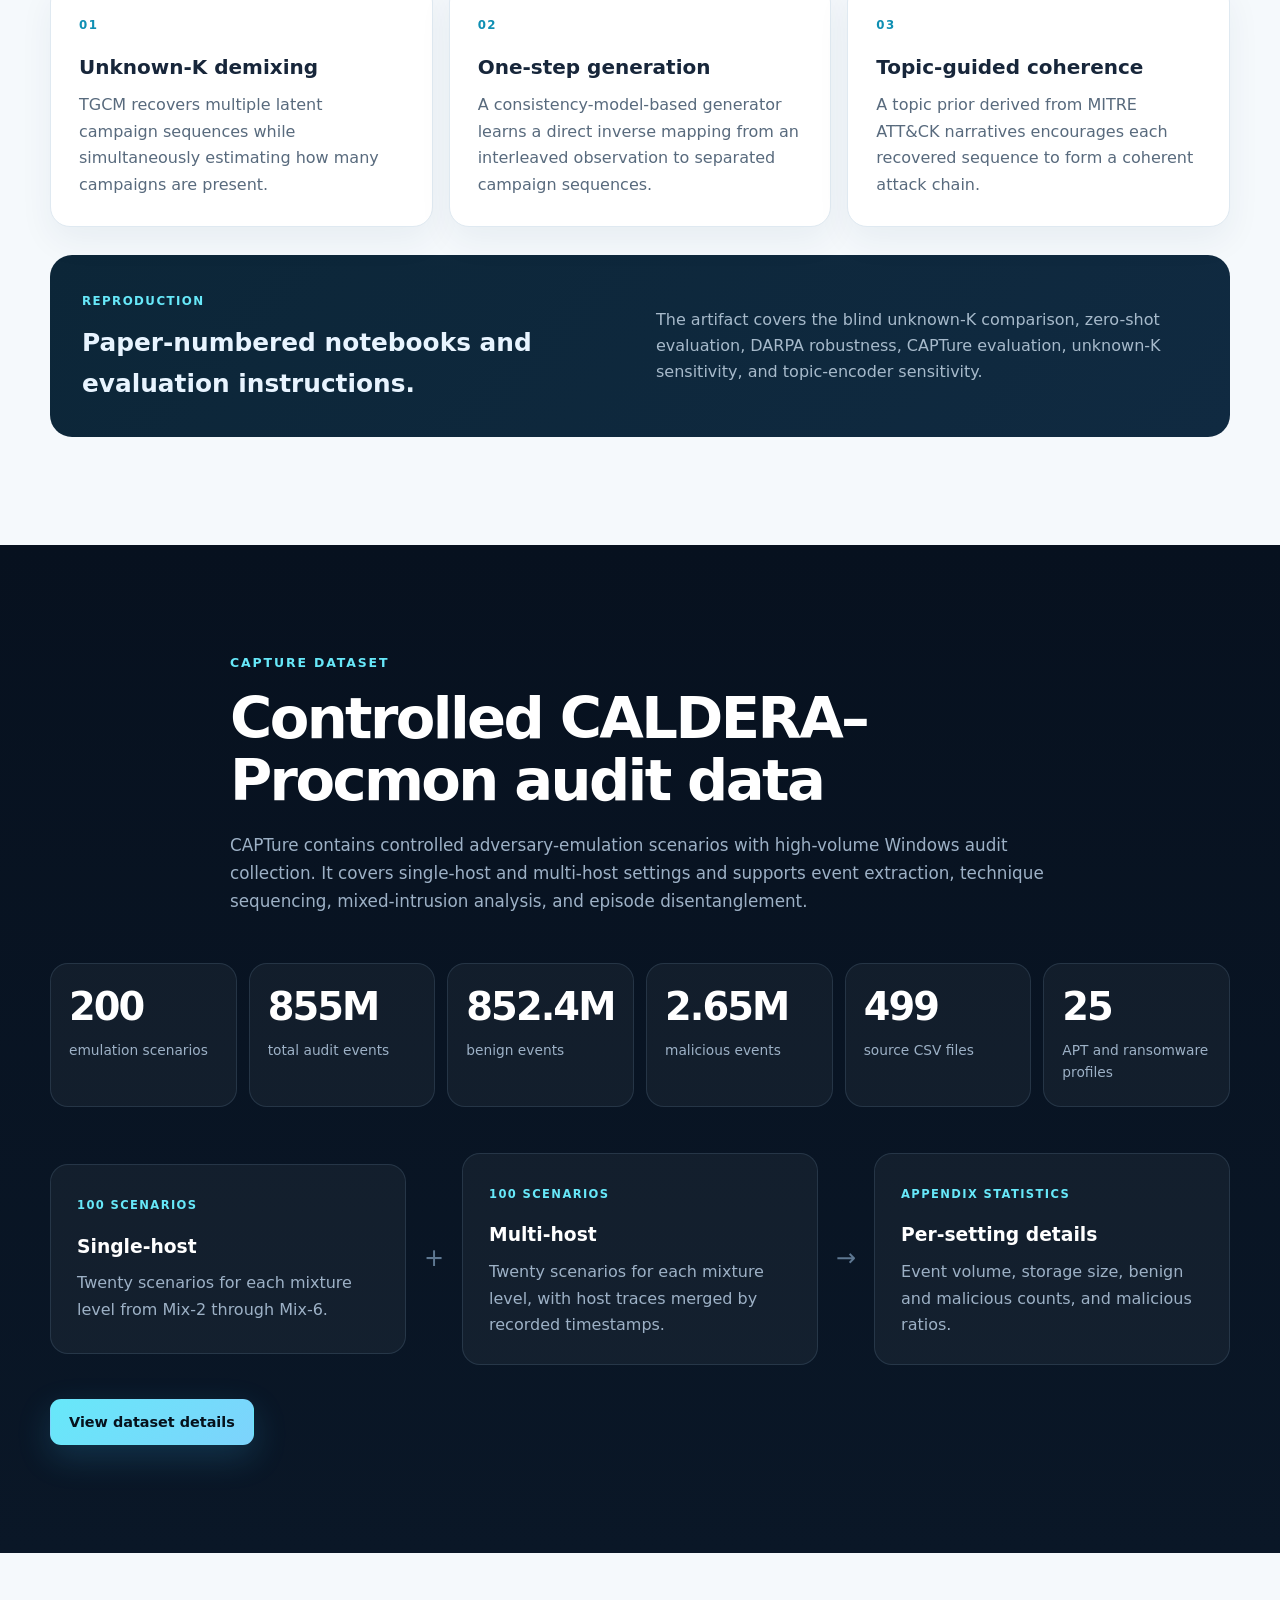
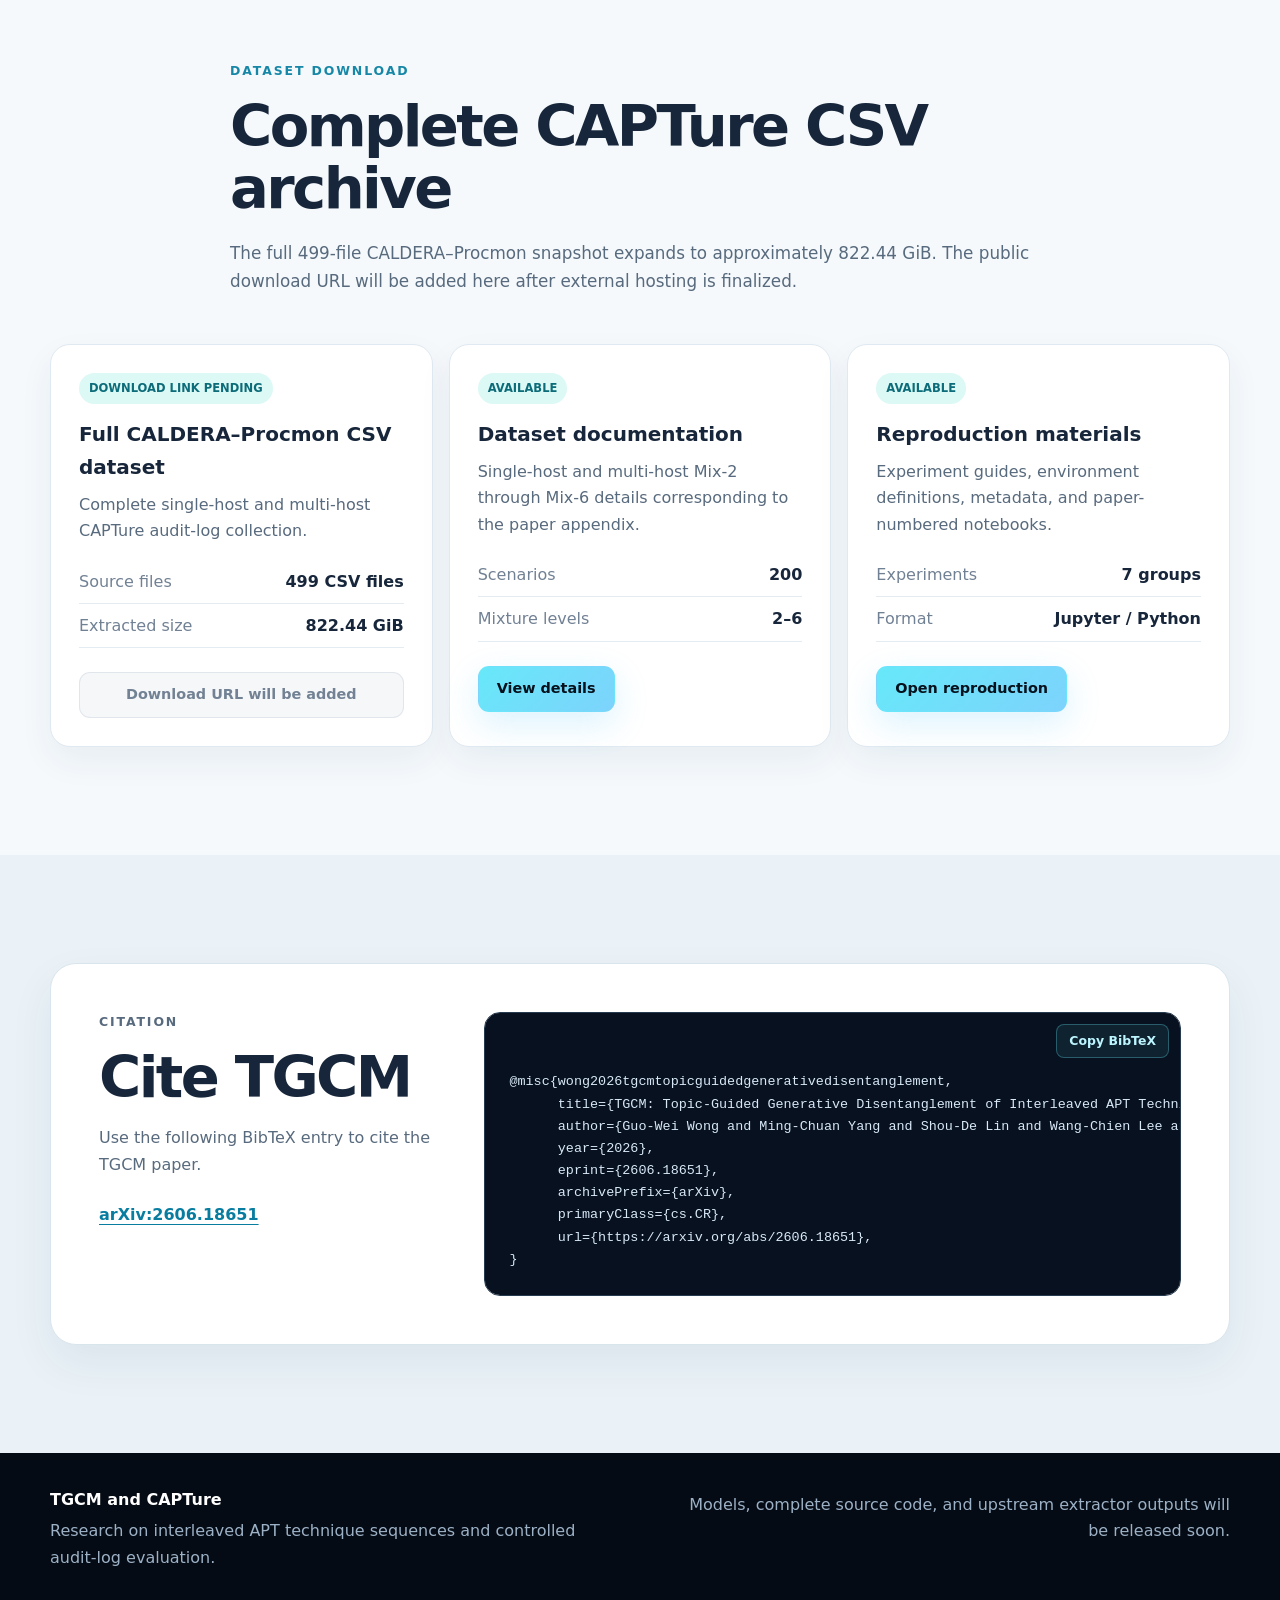
==== commit 576ff73a: "Remove additional releases section" ====
--- a/index.html
+++ b/index.html
@@ -136,18 +136,6 @@
       </div>
     </section>
 
-    <section id="roadmap" class="section section-roadmap">
-      <div class="section-heading"><p class="eyebrow">Additional releases</p><h2>More TGCM materials will be released soon</h2></div>
-      <div class="roadmap-grid">
-        <article><span>Coming soon</span><h3>SFM outputs</h3><p>Processed CAPTure inputs produced by SFM.</p></article>
-        <article><span>Coming soon</span><h3>Zoomer outputs</h3><p>Processed CAPTure inputs produced by Zoomer.</p></article>
-        <article><span>Coming soon</span><h3>TREC outputs</h3><p>Processed CAPTure inputs produced by TREC.</p></article>
-        <article><span>Available</span><h3>Reproduction guide</h3><p>Paper-to-artifact mapping and experiment notebooks.</p></article>
-        <article><span>Coming soon</span><h3>TGCM models</h3><p>Model checkpoints and documented inference interfaces.</p></article>
-        <article><span>Coming soon</span><h3>Source code</h3><p>Complete TGCM training and implementation release.</p></article>
-      </div>
-    </section>
-
     <section id="citation" class="section section-citation">
       <div class="citation-card citation-card-wide">
         <div class="citation-heading"><p class="eyebrow">Citation</p><h2>Cite TGCM</h2><p>Use the following BibTeX entry to cite the TGCM paper.</p><a href="https://arxiv.org/abs/2606.18651" target="_blank" rel="noopener">arXiv:2606.18651</a></div>
@@ -168,4 +156,4 @@
   </main>
   <footer class="site-footer"><div><strong>TGCM and CAPTure</strong><p>Research on interleaved APT technique sequences and controlled audit-log evaluation.</p></div><p>Models, complete source code, and upstream extractor outputs will be released soon.</p></footer>
 </body>
-</html>
+</html>
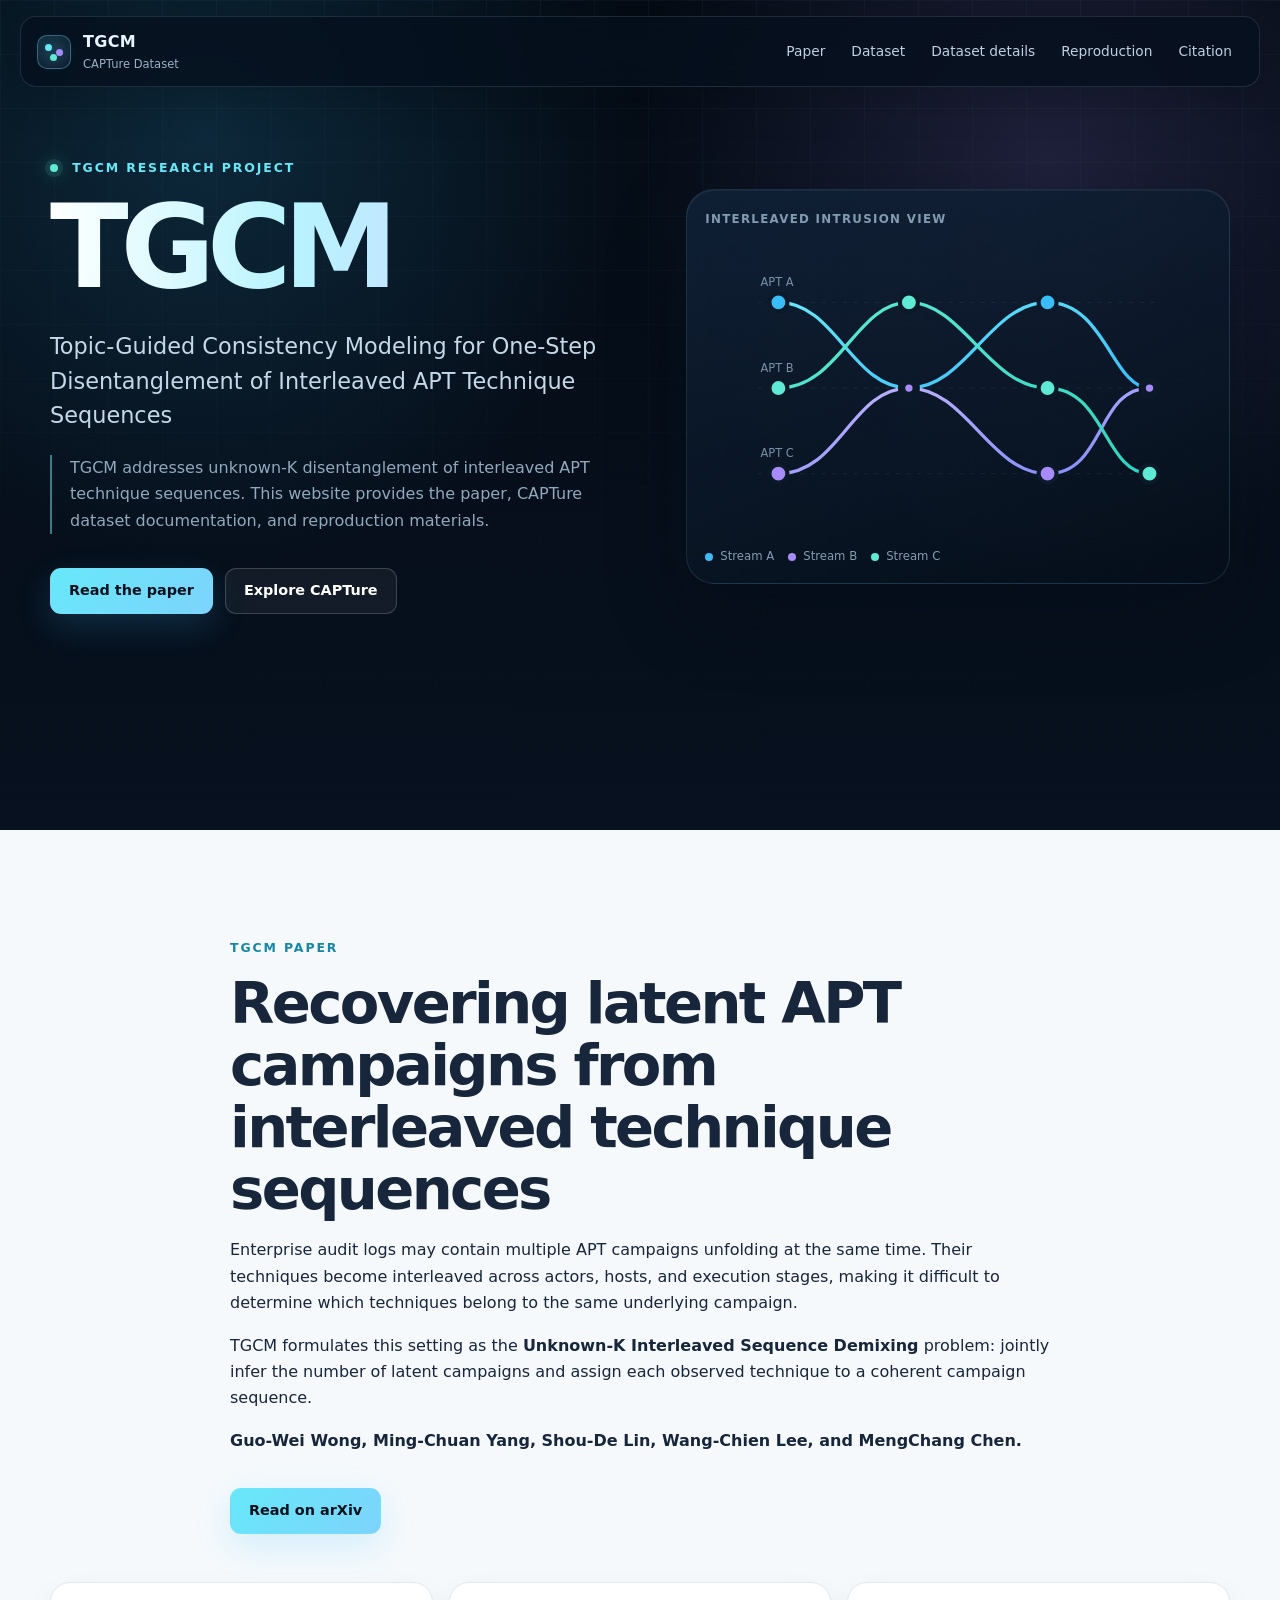
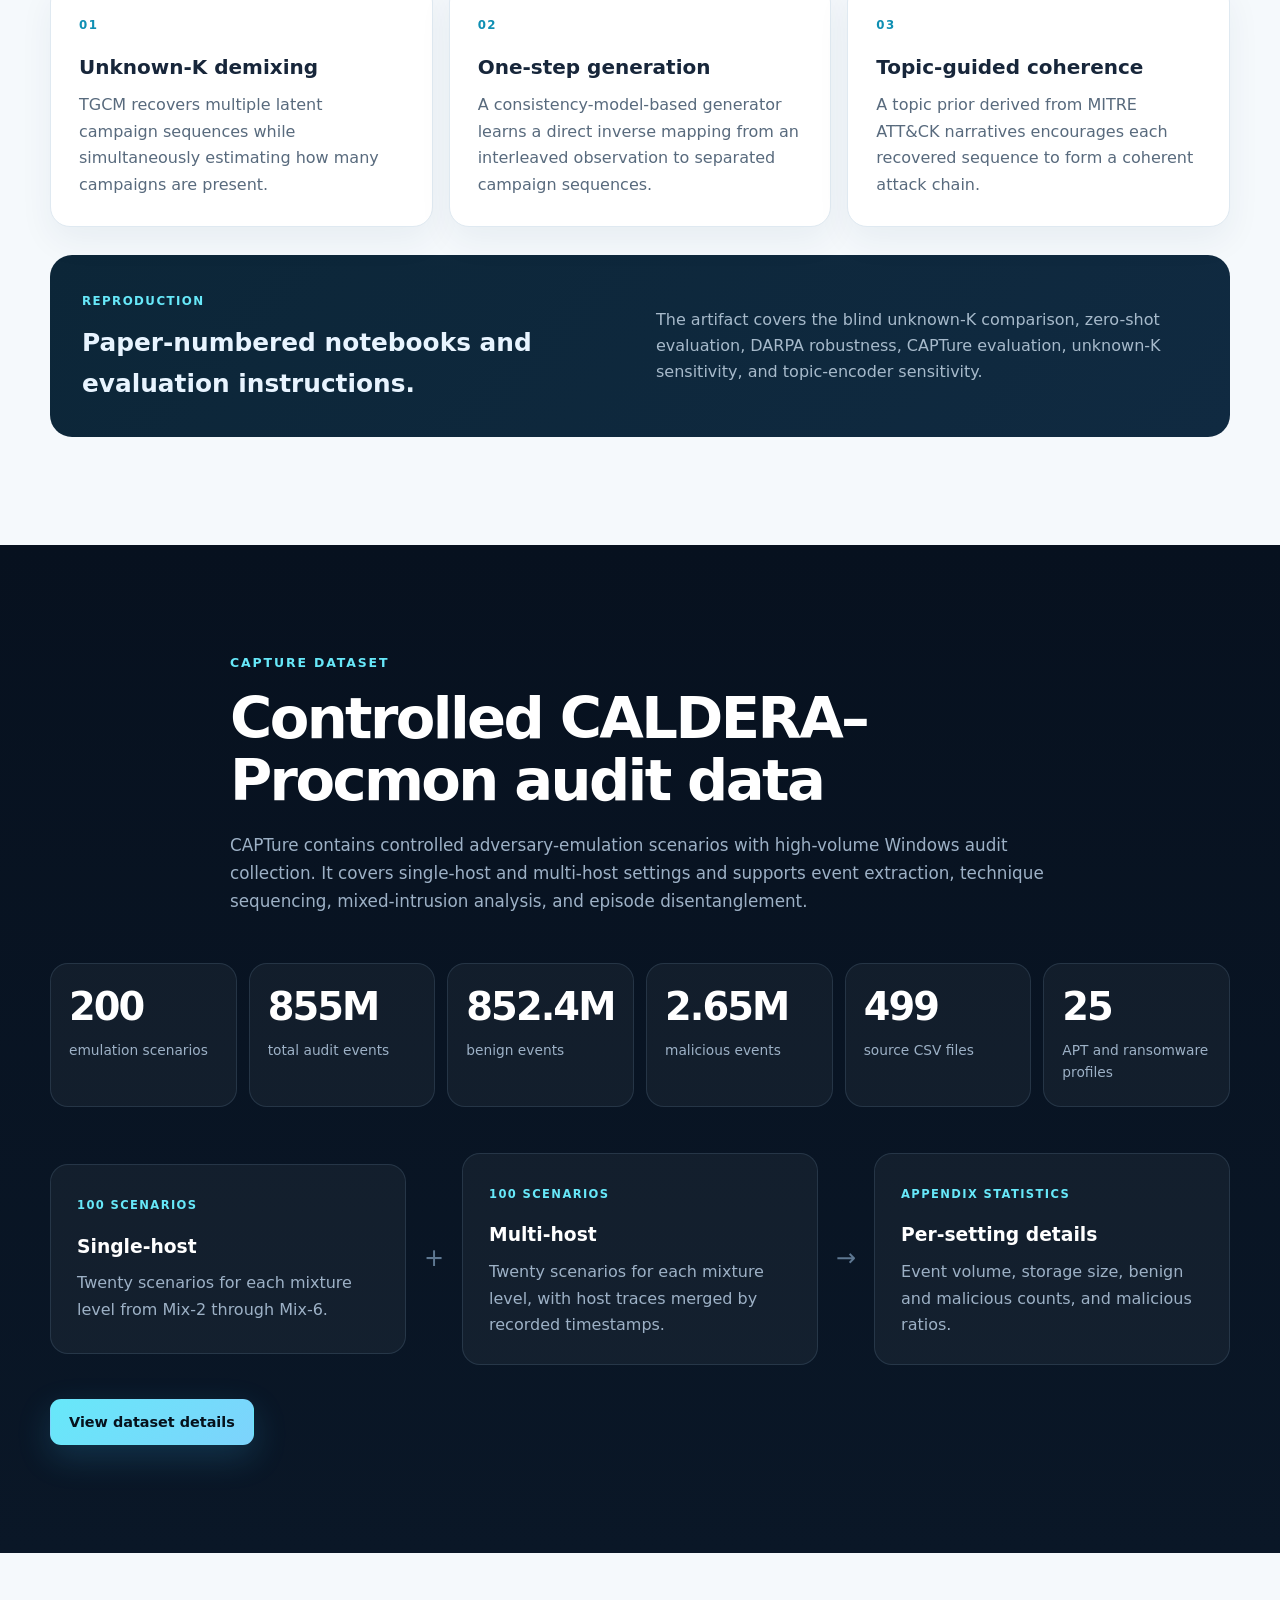
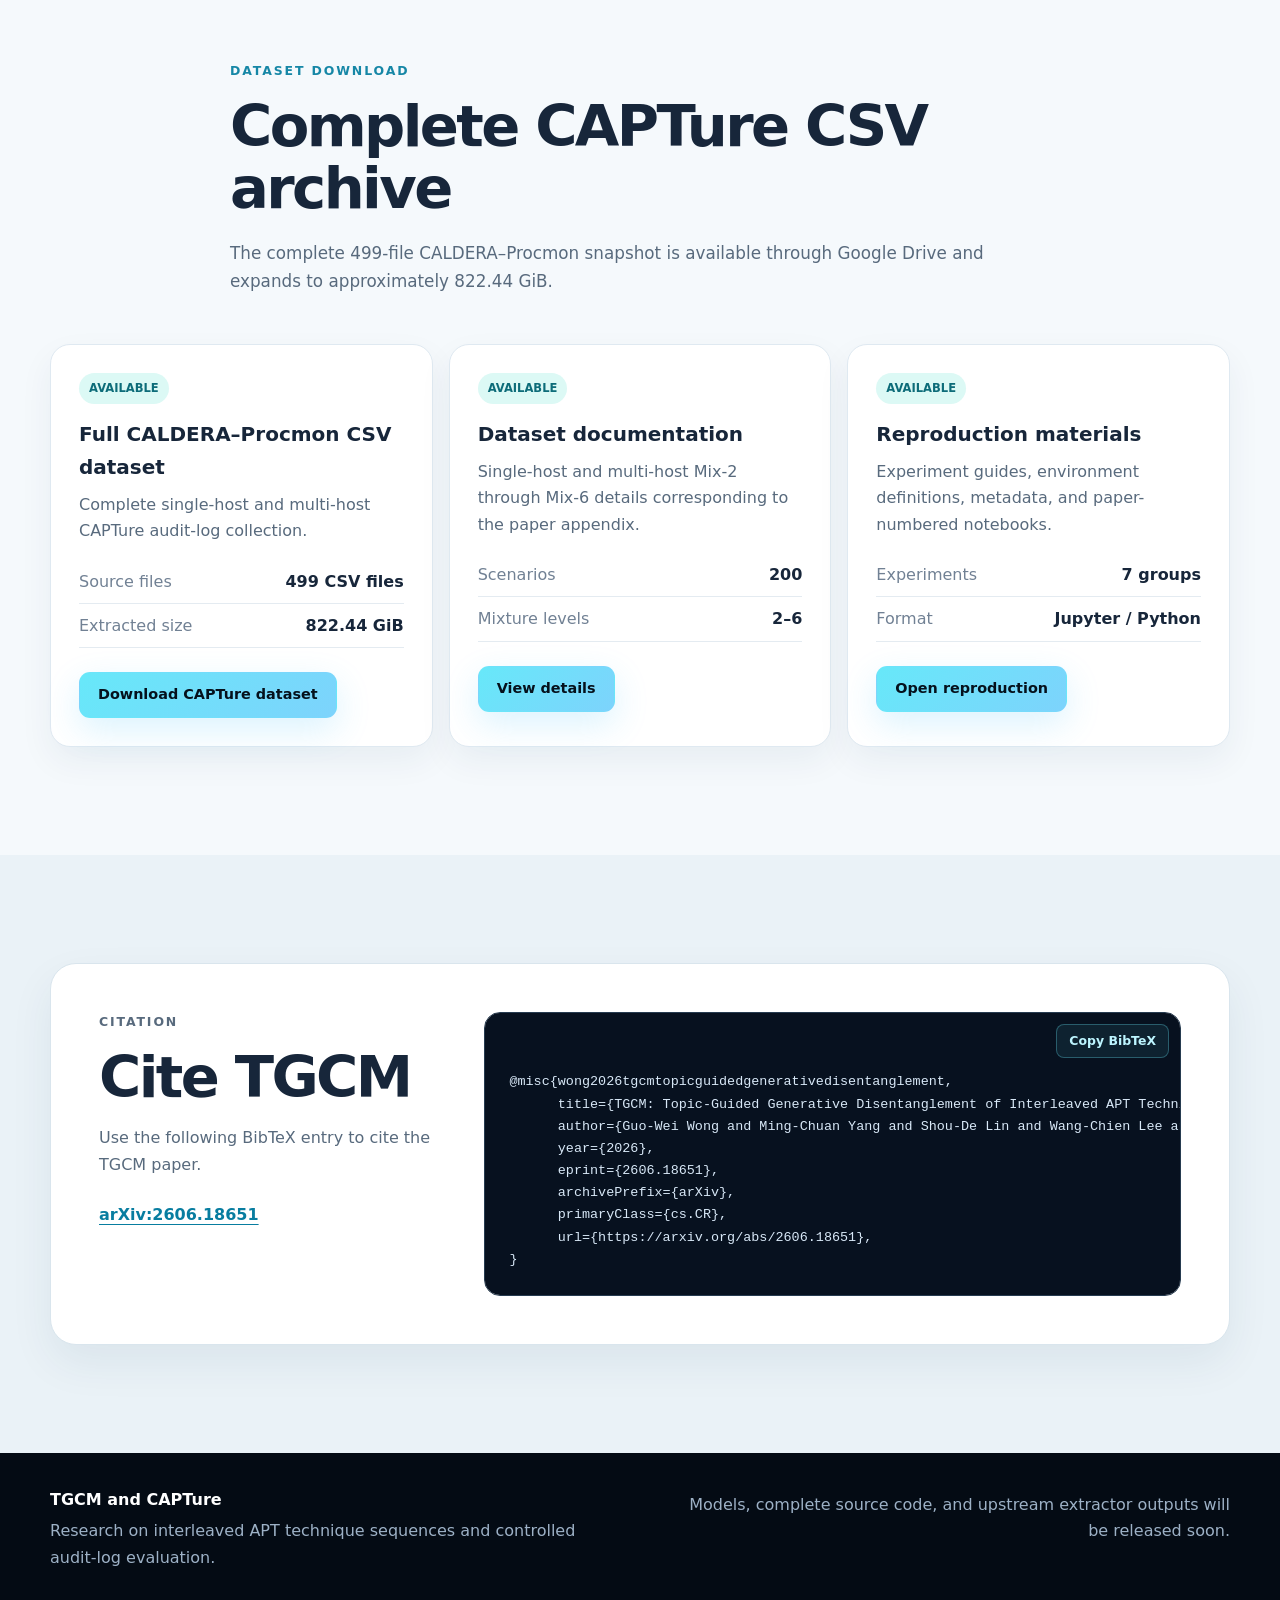
==== commit 637545b3: "Add CAPTure Google Drive download" ====
--- a/index.html
+++ b/index.html
@@ -115,13 +115,13 @@
       <div class="section-heading">
         <p class="eyebrow">Dataset download</p>
         <h2>Complete CAPTure CSV archive</h2>
-        <p>The full 499-file CALDERA–Procmon snapshot expands to approximately 822.44 GiB. The public download URL will be added here after external hosting is finalized.</p>
+        <p>The complete 499-file CALDERA–Procmon snapshot is available through Google Drive and expands to approximately 822.44 GiB.</p>
       </div>
       <div class="download-grid">
-        <article class="download-card">
-          <div class="download-status">Download link pending</div><h3>Full CALDERA–Procmon CSV dataset</h3><p>Complete single-host and multi-host CAPTure audit-log collection.</p>
+        <article class="download-card available">
+          <div class="download-status">Available</div><h3>Full CALDERA–Procmon CSV dataset</h3><p>Complete single-host and multi-host CAPTure audit-log collection.</p>
           <dl><div><dt>Source files</dt><dd>499 CSV files</dd></div><div><dt>Extracted size</dt><dd>822.44 GiB</dd></div></dl>
-          <button class="button button-disabled" type="button" disabled>Download URL will be added</button>
+          <a class="button button-primary" href="https://drive.google.com/file/d/1a9aYk9uXbi1I6miggYp2U1fT8HG6xNcZ/view?usp=sharing" target="_blank" rel="noopener">Download CAPTure dataset</a>
         </article>
         <article class="download-card available">
           <div class="download-status">Available</div><h3>Dataset documentation</h3><p>Single-host and multi-host Mix-2 through Mix-6 details corresponding to the paper appendix.</p>
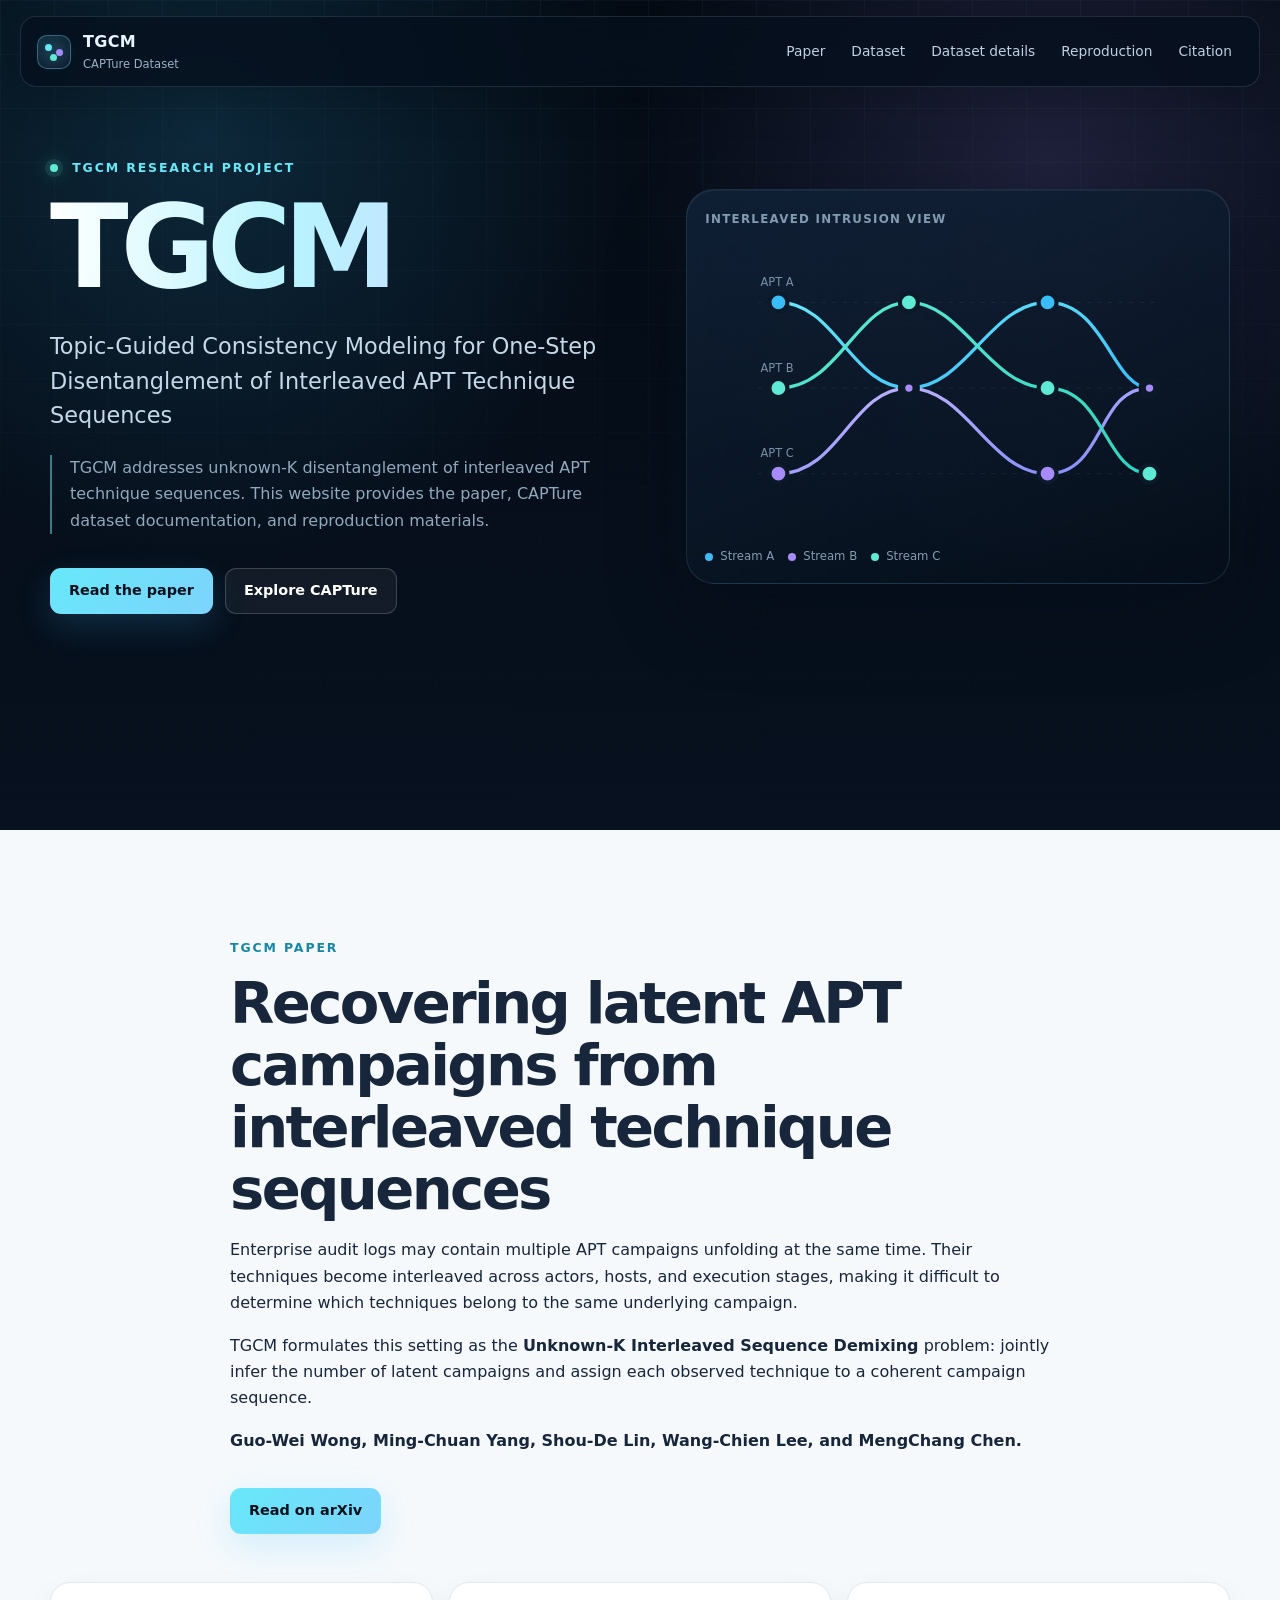
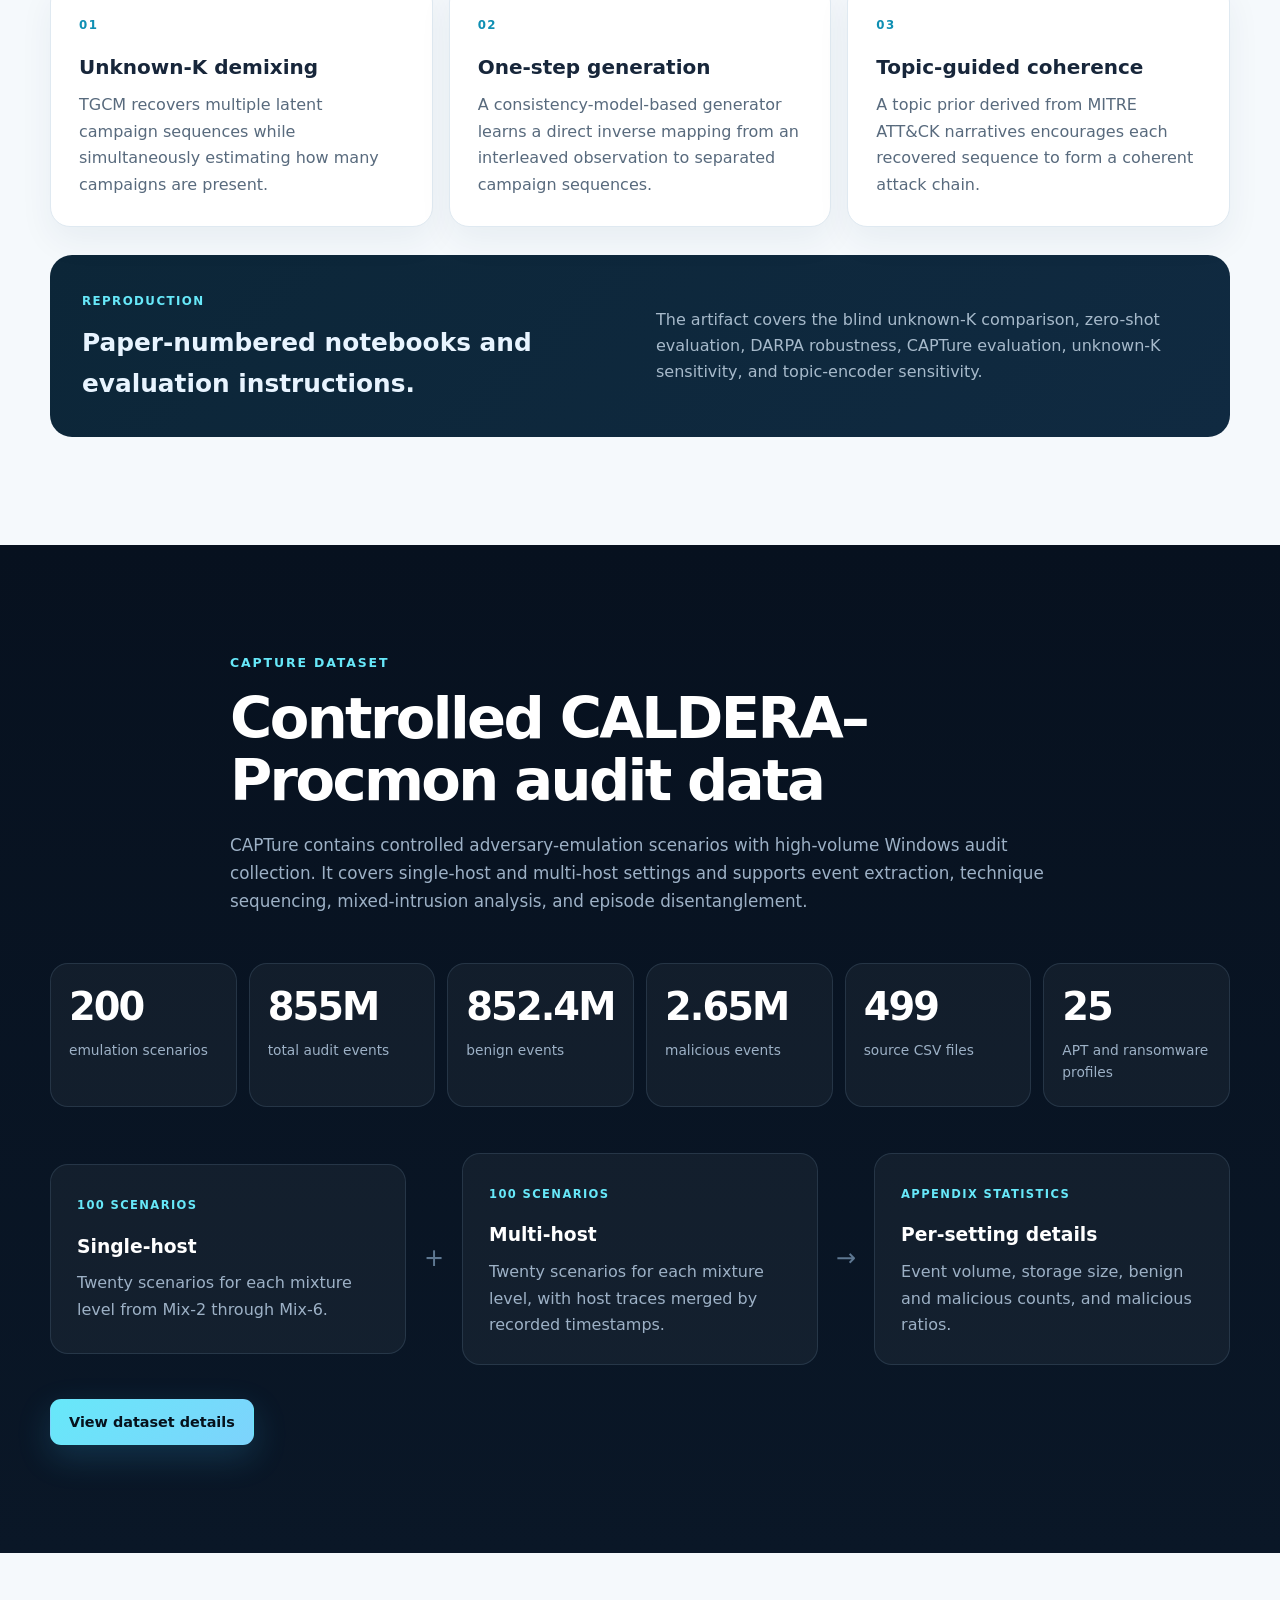
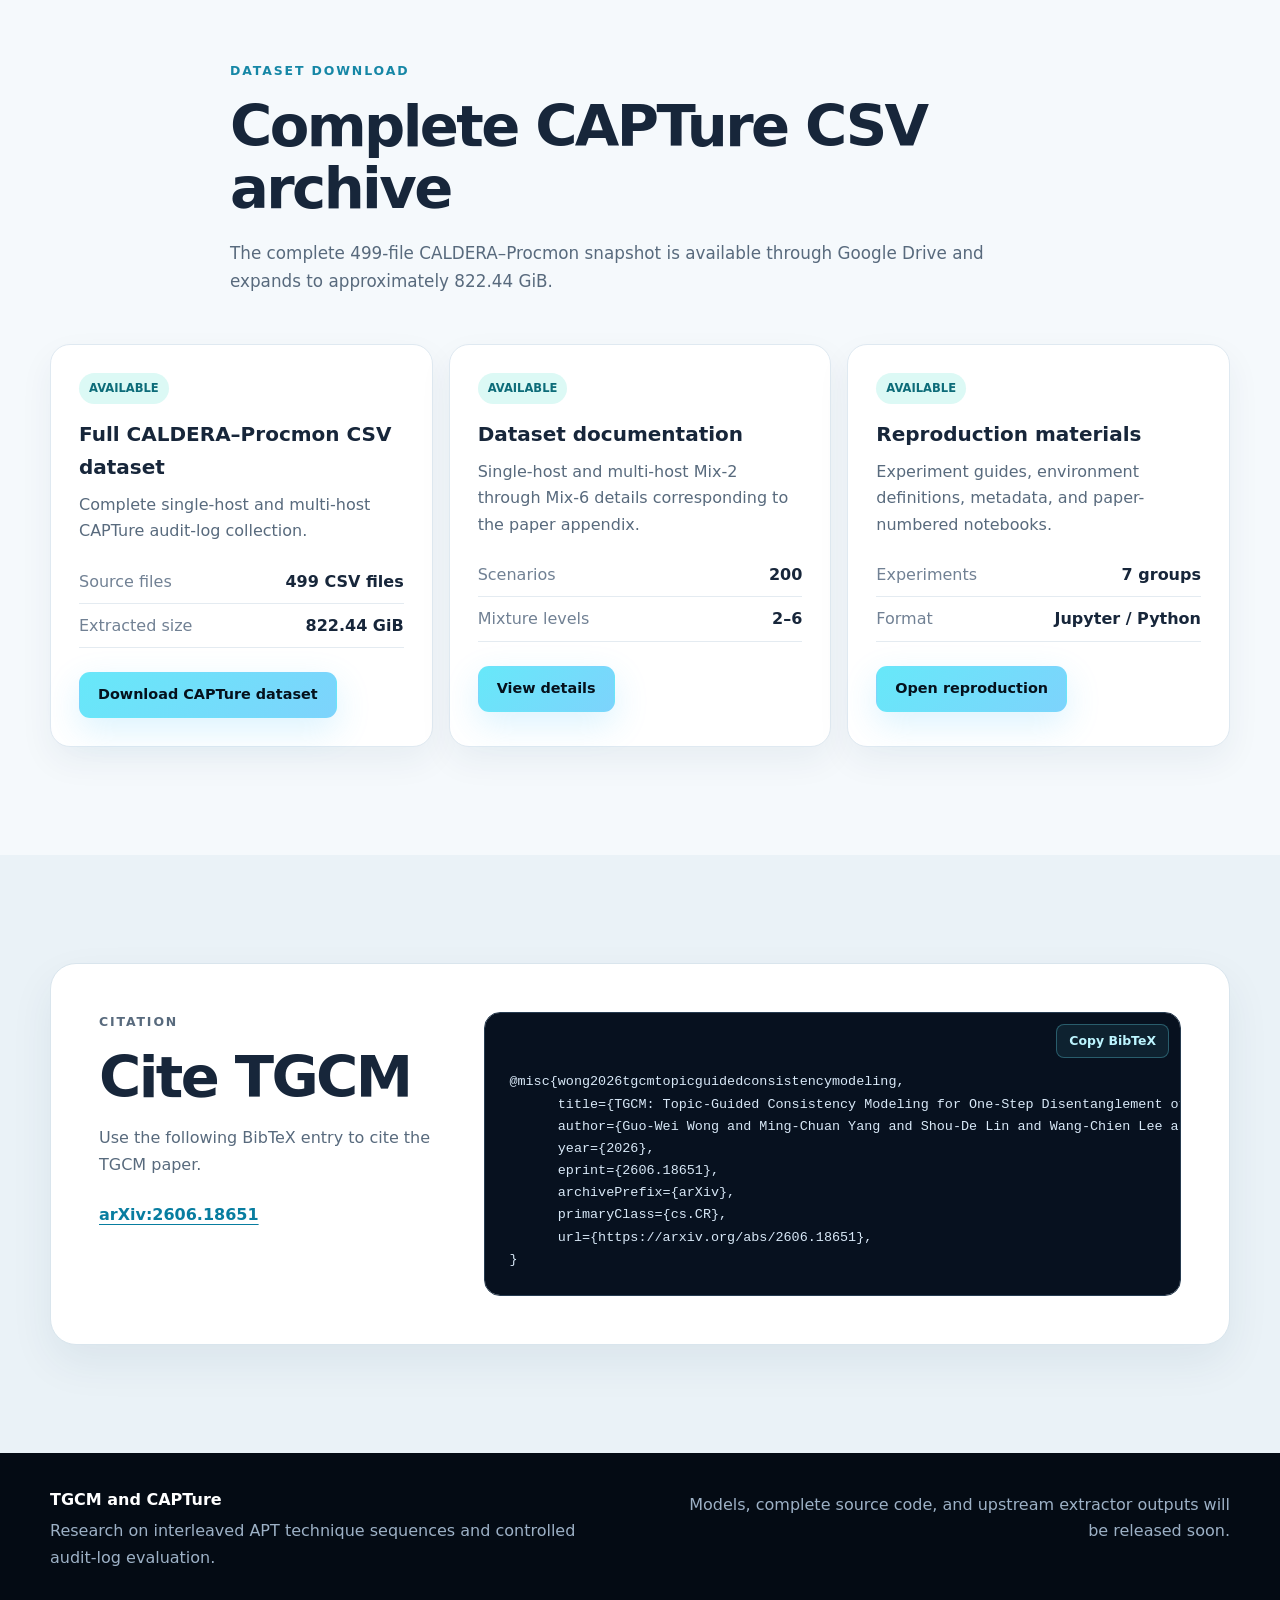
==== commit b28e21f6: "Update TGCM BibTeX citation" ====
--- a/index.html
+++ b/index.html
@@ -141,9 +141,9 @@
         <div class="citation-heading"><p class="eyebrow">Citation</p><h2>Cite TGCM</h2><p>Use the following BibTeX entry to cite the TGCM paper.</p><a href="https://arxiv.org/abs/2606.18651" target="_blank" rel="noopener">arXiv:2606.18651</a></div>
         <div class="bibtex-panel">
           <button class="copy-button" type="button" data-copy-target="tgcm-bibtex">Copy BibTeX</button>
-          <pre id="tgcm-bibtex"><code>@misc{wong2026tgcmtopicguidedgenerativedisentanglement,
-      title={TGCM: Topic-Guided Generative Disentanglement of Interleaved APT Technique Sequences}, 
-      author={Guo-Wei Wong and Ming-Chuan Yang and Shou-De Lin and Wang-Chien Lee and Meng~Chang Chen},
+          <pre id="tgcm-bibtex"><code>@misc{wong2026tgcmtopicguidedconsistencymodeling,
+      title={TGCM: Topic-Guided Consistency Modeling for One-Step Disentanglement of Interleaved APT Technique Sequences}, 
+      author={Guo-Wei Wong and Ming-Chuan Yang and Shou-De Lin and Wang-Chien Lee and Meng Chang Chen},
       year={2026},
       eprint={2606.18651},
       archivePrefix={arXiv},
